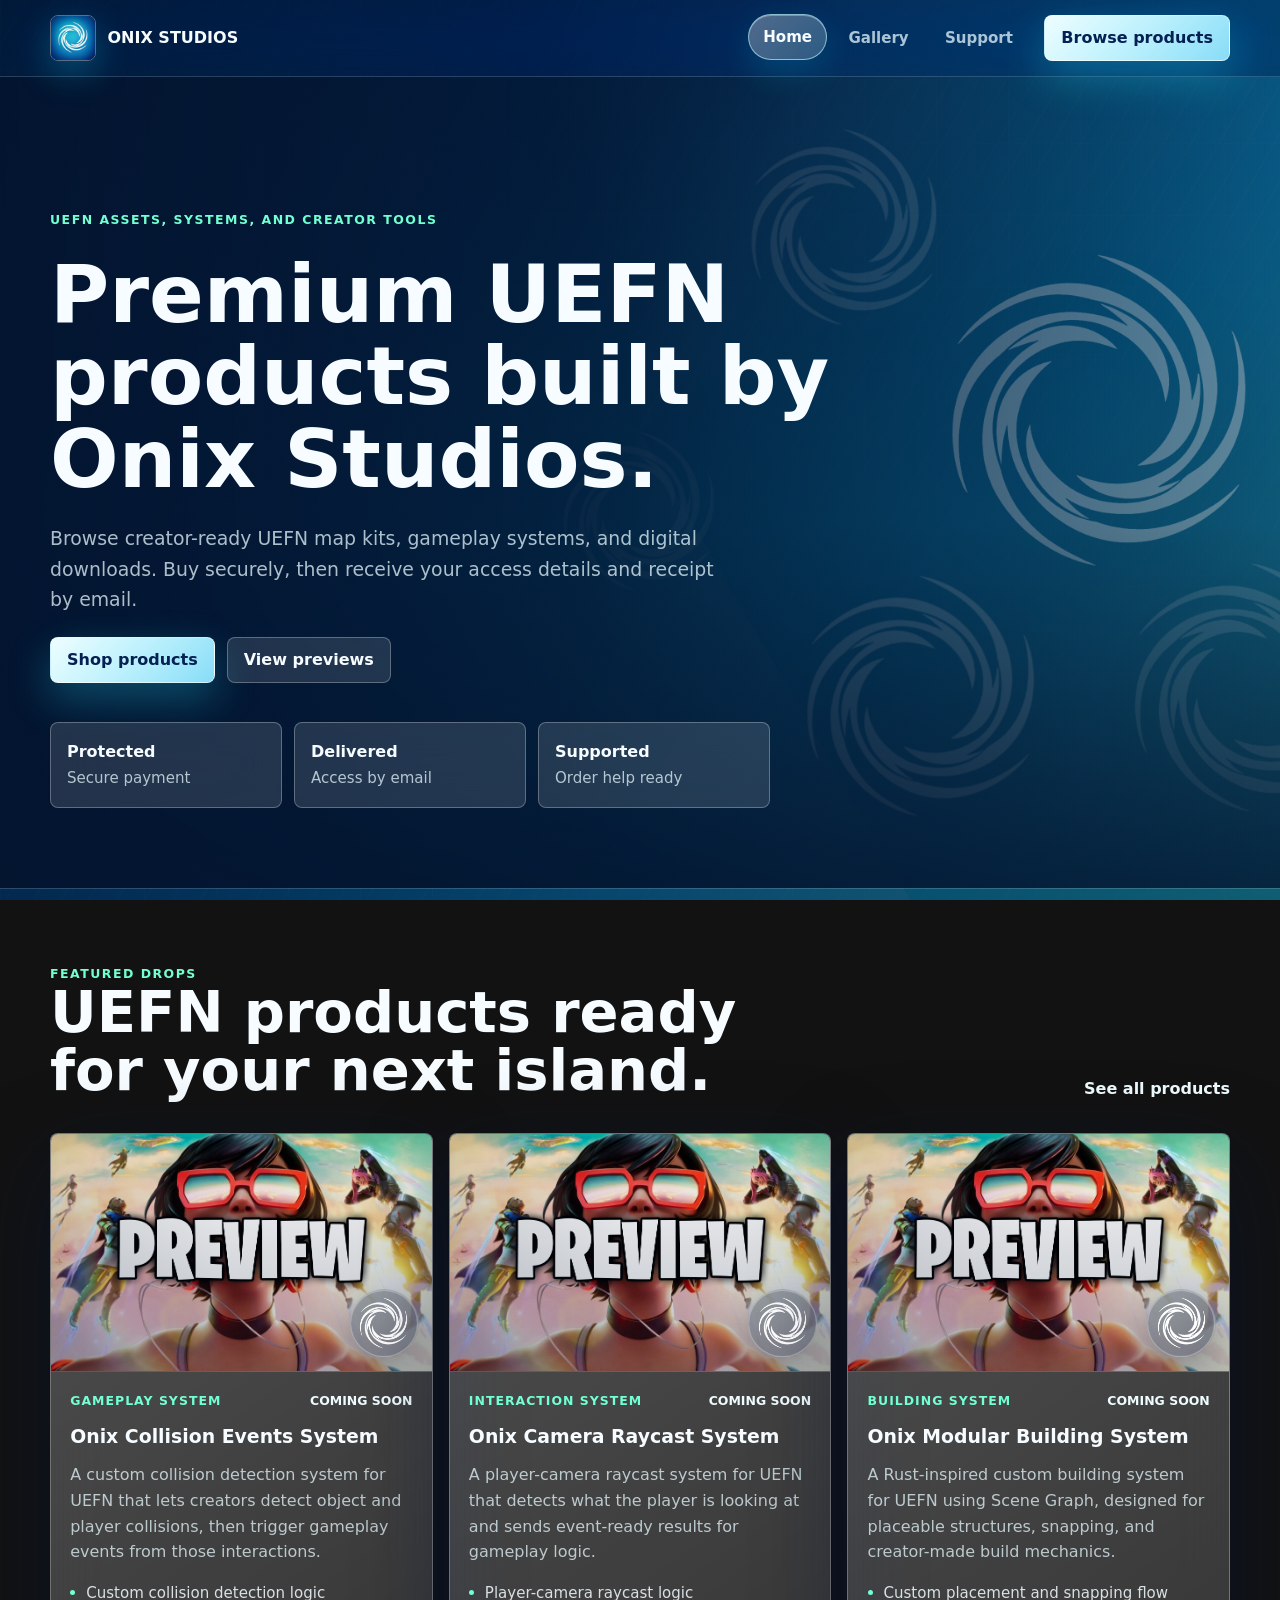
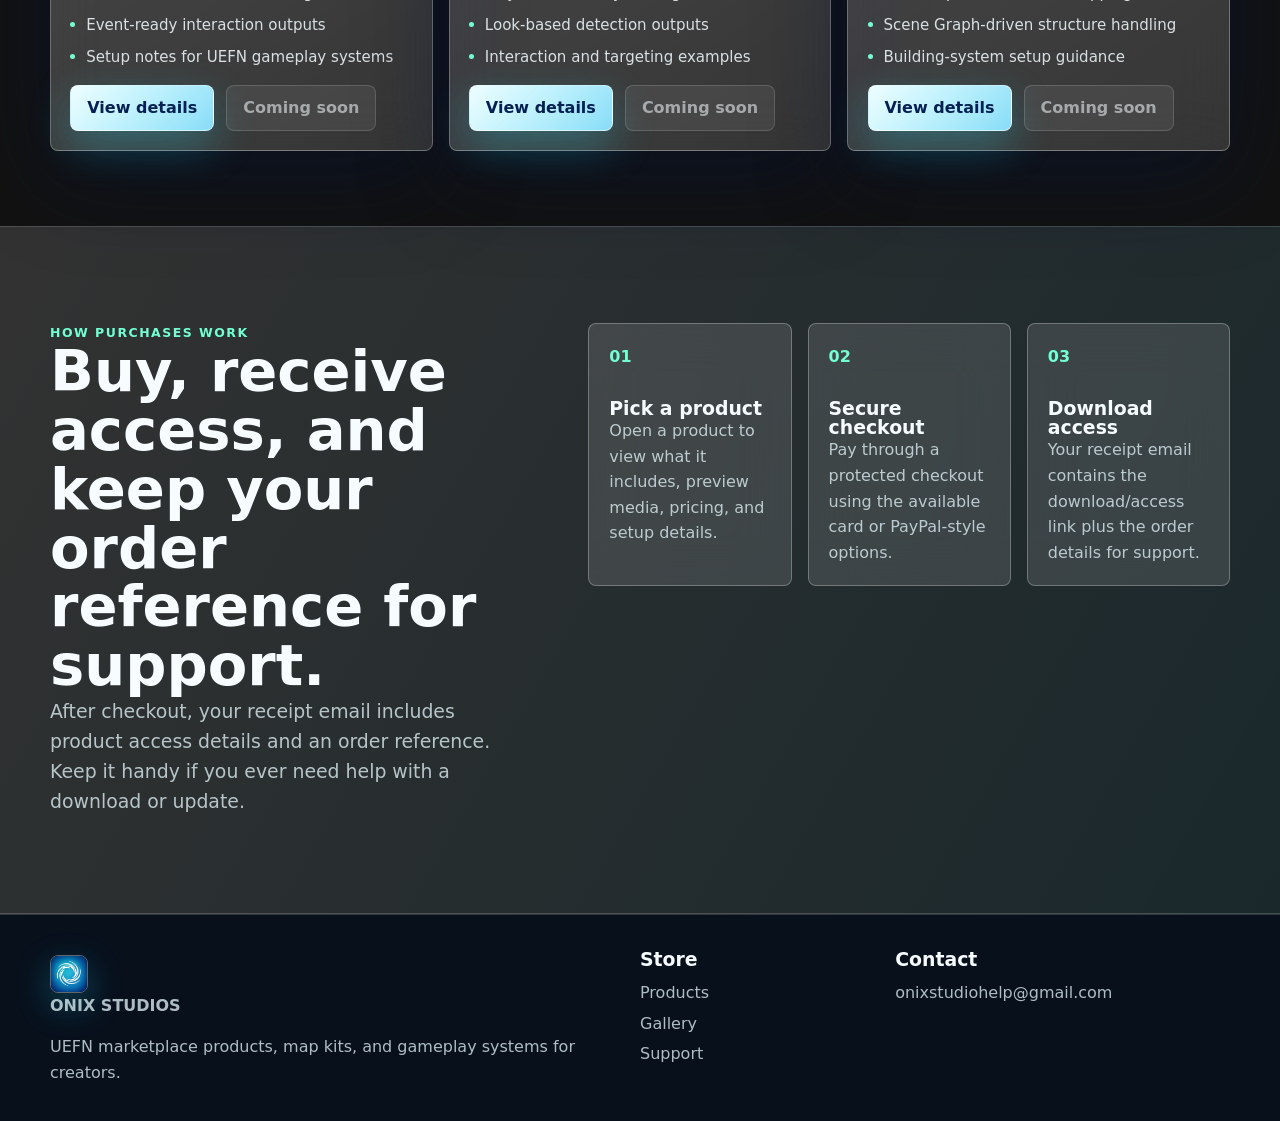
==== index.html @ c3850e18 "Open main product preview media" ====
<!doctype html>
<html lang="en">
<head>
  <meta charset="utf-8">
  <meta name="viewport" content="width=device-width, initial-scale=1">
  <title>Onix Studios | UEFN Marketplace Assets and Systems</title>
  <meta name="description" content="Onix Studios creates premium UEFN marketplace products, gameplay systems, map kits, and creator-ready digital downloads.">
  <meta property="og:title" content="Onix Studios UEFN Marketplace">
  <meta property="og:description" content="Premium UEFN assets, systems, and map kits from Onix Studios.">
  <meta property="og:type" content="website">
  <meta property="og:image" content="images/logo.png">
  <link rel="icon" href="images/logo.png">
  <link rel="stylesheet" href="css/style.css?v=media-viewer-2">
</head>
<body>
  <a class="skip-link" href="#main">Skip to content</a>

  <header class="site-header">
    <nav class="site-nav" aria-label="Primary navigation">
      <a class="brand" href="index.html" aria-label="Onix Studios home">
        <img src="images/logo.png" alt="Onix Studios logo" width="1080" height="1080">
        <span>Onix Studios</span>
      </a>
      <button class="nav-toggle" type="button" data-nav-toggle aria-label="Open menu" aria-expanded="false">
        <span></span>
      </button>
      <div class="nav-menu" data-nav-menu>
        <a href="index.html" aria-current="page">Home</a>
        <a href="gallery.html">Gallery</a>
        <a href="contact.html">Support</a>
      </div>
      <a class="button button--primary nav-cta" href="services.html">Browse products</a>
    </nav>
  </header>

  <main id="main">
    <section class="hero">
      <div class="hero__media" aria-hidden="true">
        <span class="hero-logo hero-logo--one"></span>
        <span class="hero-logo hero-logo--two"></span>
        <span class="hero-logo hero-logo--three"></span>
        <span class="hero-logo hero-logo--four"></span>
        <span class="hero-logo hero-logo--five"></span>
      </div>
      <div class="hero__inner">
        <p class="eyebrow">UEFN assets, systems, and creator tools</p>
        <h1>Premium UEFN products built by Onix Studios.</h1>
        <p class="hero__lead">Browse creator-ready UEFN map kits, gameplay systems, and digital downloads. Buy securely, then receive your access details and receipt by email.</p>
        <div class="hero__actions">
          <a class="button button--gold" href="services.html">Shop products</a>
          <a class="button button--secondary" href="gallery.html">View previews</a>
        </div>
        <dl class="hero-stats" aria-label="Store highlights">
          <div>
            <dt>Protected</dt>
            <dd>Secure payment</dd>
          </div>
          <div>
            <dt>Delivered</dt>
            <dd>Access by email</dd>
          </div>
          <div>
            <dt>Supported</dt>
            <dd>Order help ready</dd>
          </div>
        </dl>
      </div>
    </section>

    <section class="section section--tight">
      <div class="section__inner">
        <div class="section__header" data-animate>
          <div>
            <p class="eyebrow">Featured drops</p>
            <h2>UEFN products ready for your next island.</h2>
          </div>
          <a class="text-link" href="services.html">See all products</a>
        </div>
        <div class="product-grid" data-product-grid data-featured="true" data-limit="3"></div>
      </div>
    </section>

    <section class="section section--split">
      <div class="section__inner split">
        <div data-animate>
          <p class="eyebrow">How purchases work</p>
          <h2>Buy, receive access, and keep your order reference for support.</h2>
          <p class="section__lead">After checkout, your receipt email includes product access details and an order reference. Keep it handy if you ever need help with a download or update.</p>
        </div>
        <div class="process-list" data-animate>
          <article>
            <span>01</span>
            <h3>Pick a product</h3>
            <p>Open a product to view what it includes, preview media, pricing, and setup details.</p>
          </article>
          <article>
            <span>02</span>
            <h3>Secure checkout</h3>
            <p>Pay through a protected checkout using the available card or PayPal-style options.</p>
          </article>
          <article>
            <span>03</span>
            <h3>Download access</h3>
            <p>Your receipt email contains the download/access link plus the order details for support.</p>
          </article>
        </div>
      </div>
    </section>

  </main>

  <footer class="site-footer">
    <div class="site-footer__inner">
      <div>
        <a class="brand brand--footer" href="index.html">
          <img src="images/logo.png" alt="" width="1080" height="1080">
          <span>Onix Studios</span>
        </a>
        <p>UEFN marketplace products, map kits, and gameplay systems for creators.</p>
      </div>
      <div>
        <h3>Store</h3>
        <a href="services.html">Products</a>
        <a href="gallery.html">Gallery</a>
        <a href="contact.html">Support</a>
      </div>
      <div>
        <h3>Contact</h3>
        <a href="mailto:onixstudiohelp@gmail.com" data-email-link data-email-text>onixstudiohelp@gmail.com</a>
      </div>
    </div>
  </footer>

  <script src="data/products.js?v=preview-1"></script>
  <script src="data/gallery.js?v=preview-1"></script>
  <script src="js/script.js?v=media-viewer-2"></script>
</body>
</html>
---- css/style.css ----
:root {
  color-scheme: dark;
  --bg: #03142f;
  --bg-2: #073a83;
  --blue: #0277de;
  --cyan: #25e4ff;
  --aqua: #18c8d7;
  --mint: #72ffd2;
  --violet: #9187ff;
  --ice: #effcff;
  --text: #f6fcff;
  --muted: rgba(232, 249, 255, 0.74);
  --soft: rgba(255, 255, 255, 0.1);
  --glass: rgba(255, 255, 255, 0.14);
  --glass-strong: rgba(255, 255, 255, 0.2);
  --line: rgba(255, 255, 255, 0.28);
  --line-soft: rgba(255, 255, 255, 0.16);
  --shadow: 0 28px 90px rgba(0, 20, 54, 0.42);
  --radius: 8px;
  --max: 1180px;
  --font: Inter, ui-sans-serif, system-ui, -apple-system, BlinkMacSystemFont, "Segoe UI", sans-serif;
}

@property --edge-angle {
  syntax: "<angle>";
  inherits: false;
  initial-value: 0deg;
}

* {
  box-sizing: border-box;
}

html {
  scroll-behavior: smooth;
}

body {
  margin: 0;
  min-width: 320px;
  overflow-x: hidden;
  background:
    linear-gradient(135deg, #03142f 0%, #05356f 34%, #0392cf 68%, #23d5df 100%) fixed;
  color: var(--text);
  font-family: var(--font);
  line-height: 1.6;
}

body::before {
  position: fixed;
  inset: 0;
  z-index: -2;
  pointer-events: none;
  background:
    conic-gradient(from 150deg at 50% 48%, rgba(255, 255, 255, 0.17), transparent 20%, rgba(37, 228, 255, 0.18), transparent 54%, rgba(255, 255, 255, 0.13), transparent 78%),
    linear-gradient(90deg, rgba(255, 255, 255, 0.06) 1px, transparent 1px),
    linear-gradient(0deg, rgba(255, 255, 255, 0.045) 1px, transparent 1px);
  background-size: auto, 72px 72px, 72px 72px;
  opacity: 0.54;
  content: "";
}

body::after {
  position: fixed;
  inset: 0;
  z-index: -1;
  pointer-events: none;
  background:
    linear-gradient(180deg, rgba(3, 20, 47, 0.22), rgba(3, 20, 47, 0.62)),
    repeating-linear-gradient(120deg, transparent 0 22px, rgba(255, 255, 255, 0.03) 23px 24px);
  content: "";
}

body.nav-open,
body.product-modal-open {
  overflow: hidden;
}

img {
  display: block;
  max-width: 100%;
}

a {
  color: inherit;
  text-decoration: none;
}

p,
h1,
h2,
h3,
h4,
dl {
  margin: 0;
}

button,
input,
select,
textarea {
  font: inherit;
}

code {
  border: 1px solid var(--line-soft);
  border-radius: 6px;
  background: rgba(255, 255, 255, 0.13);
  padding: 0.08rem 0.28rem;
  color: var(--ice);
}

.skip-link {
  position: absolute;
  left: 1rem;
  top: 1rem;
  z-index: 20;
  transform: translateY(-140%);
  border-radius: 6px;
  background: var(--ice);
  color: #042052;
  padding: 0.75rem 1rem;
  font-weight: 800;
  transition: transform 180ms ease;
}

.skip-link:focus {
  transform: translateY(0);
}

.glass-card {
  border: 1px solid var(--line);
  background:
    linear-gradient(145deg, rgba(255, 255, 255, 0.2), rgba(255, 255, 255, 0.08)),
    rgba(255, 255, 255, 0.08);
  box-shadow: var(--shadow), inset 0 1px 0 rgba(255, 255, 255, 0.3);
  backdrop-filter: blur(28px) saturate(1.38);
}

.site-header {
  position: sticky;
  top: 0;
  z-index: 10;
  border-bottom: 1px solid var(--line-soft);
  background: rgba(2, 22, 54, 0.48);
  backdrop-filter: blur(30px) saturate(1.45);
}

.site-nav {
  display: flex;
  align-items: center;
  gap: 1rem;
  width: min(100% - 2rem, var(--max));
  min-height: 76px;
  margin: 0 auto;
}

.brand {
  display: inline-flex;
  align-items: center;
  gap: 0.72rem;
  min-width: 0;
  font-weight: 900;
  letter-spacing: 0;
  text-transform: uppercase;
}

.brand img {
  width: 46px;
  height: 46px;
  border: 1px solid rgba(255, 255, 255, 0.36);
  border-radius: var(--radius);
  object-fit: cover;
  box-shadow: 0 12px 34px rgba(22, 212, 255, 0.28);
}

.brand span {
  overflow-wrap: anywhere;
}

.brand--footer {
  margin-bottom: 1rem;
}

.brand--footer img {
  width: 38px;
  height: 38px;
}

.nav-menu {
  display: flex;
  align-items: center;
  justify-content: center;
  gap: 0.35rem;
  margin-left: auto;
}

.nav-menu a {
  border: 1px solid transparent;
  border-radius: 999px;
  padding: 0.65rem 0.9rem;
  color: var(--muted);
  font-size: 0.94rem;
  font-weight: 750;
  transition: color 180ms ease, border-color 180ms ease, background 180ms ease, box-shadow 180ms ease, transform 180ms ease;
}

.nav-menu a[aria-current="page"] {
  color: var(--text);
}

.nav-menu a:hover,
.nav-menu a[aria-current="page"],
.nav-cta[aria-current="page"] {
  border-color: rgba(190, 247, 255, 0.62);
  background:
    linear-gradient(135deg, rgba(255, 255, 255, 0.22), rgba(135, 237, 255, 0.12)),
    rgba(255, 255, 255, 0.12);
  box-shadow: inset 0 1px 0 rgba(255, 255, 255, 0.3), 0 12px 32px rgba(0, 209, 255, 0.16);
  transform: translateY(-1px);
}

.nav-cta[aria-current="page"] {
  border-radius: 999px;
  color: #042052;
}

.nav-toggle {
  display: none;
  margin-left: auto;
  width: 44px;
  height: 44px;
  border: 1px solid var(--line-soft);
  border-radius: var(--radius);
  background: rgba(255, 255, 255, 0.12);
  color: var(--text);
  cursor: pointer;
}

.nav-toggle span,
.nav-toggle::before,
.nav-toggle::after {
  display: block;
  width: 18px;
  height: 2px;
  margin: 0 auto;
  background: currentColor;
  content: "";
}

.nav-toggle span {
  margin-block: 4px;
}

.button {
  display: inline-flex;
  align-items: center;
  justify-content: center;
  min-height: 46px;
  border: 1px solid var(--line);
  border-radius: var(--radius);
  padding: 0.76rem 1rem;
  color: var(--text);
  font-weight: 850;
  line-height: 1.1;
  text-align: center;
  cursor: pointer;
  transition: transform 180ms ease, border-color 180ms ease, background 180ms ease, color 180ms ease, box-shadow 180ms ease;
}

.button:hover {
  transform: translateY(-2px);
}

.button:disabled {
  cursor: not-allowed;
  opacity: 0.58;
  transform: none;
}

.button--primary,
.button--gold {
  border-color: rgba(255, 255, 255, 0.5);
  background:
    linear-gradient(135deg, rgba(255, 255, 255, 0.92), rgba(173, 248, 255, 0.78)),
    linear-gradient(135deg, var(--cyan), var(--blue));
  color: #052052;
  box-shadow: 0 16px 42px rgba(37, 228, 255, 0.28);
}

.button--secondary {
  background: rgba(255, 255, 255, 0.12);
  color: var(--text);
}

.button--secondary:hover {
  border-color: rgba(255, 255, 255, 0.48);
  background: rgba(255, 255, 255, 0.18);
}

.text-link {
  color: var(--ice);
  font-weight: 850;
}

.text-link:hover {
  color: var(--mint);
}

.hero {
  position: relative;
  display: grid;
  align-items: end;
  min-height: 730px;
  overflow: hidden;
  border-bottom: 1px solid var(--line-soft);
}

.hero__media {
  position: absolute;
  inset: 0;
  contain: paint;
  overflow: clip;
}

.hero__media::before {
  position: absolute;
  inset: 0;
  z-index: 0;
  background:
    linear-gradient(115deg, rgba(4, 31, 75, 0.45), rgba(10, 172, 199, 0.16) 54%, rgba(255, 255, 255, 0.05)),
    linear-gradient(180deg, transparent 0%, rgba(6, 129, 164, 0.12) 100%);
  content: "";
}

.hero__media::after {
  position: absolute;
  inset: 0;
  z-index: 2;
  background:
    linear-gradient(90deg, rgba(3, 20, 47, 0.95) 0%, rgba(3, 20, 47, 0.76) 45%, rgba(3, 20, 47, 0.28) 100%),
    linear-gradient(0deg, rgba(3, 20, 47, 0.72), transparent 45%);
  content: "";
}

.hero-logo {
  position: absolute;
  left: var(--x);
  top: var(--y);
  z-index: 1;
  display: block;
  width: var(--size);
  aspect-ratio: 1;
  opacity: var(--alpha);
  filter: drop-shadow(0 28px 44px rgba(0, 0, 0, 0.22));
  transform: translate(-50%, -50%);
  animation: heroLogoPan var(--pan-speed) ease-in-out infinite;
  animation-delay: var(--pan-delay);
  will-change: transform;
}

.hero-logo::before {
  display: block;
  width: 100%;
  height: 100%;
  background: url("../images/onix-logo-alpha.png") center / contain no-repeat;
  content: "";
  transform-origin: 50% 50%;
  animation: heroLogoSpin var(--spin-speed) linear infinite;
  animation-delay: var(--spin-delay);
  will-change: transform;
}

.hero-logo--one {
  --x: 86%;
  --y: 42%;
  --size: clamp(360px, 35vw, 720px);
  --alpha: 0.48;
  --pan-speed: 8.4s;
  --spin-speed: 15s;
  --pan-delay: -1.2s;
  --spin-delay: -2s;
  --pan-x-1: -26px;
  --pan-y-1: -18px;
  --pan-x-2: 32px;
  --pan-y-2: -34px;
  --pan-x-3: 18px;
  --pan-y-3: 28px;
}

.hero-logo--two {
  --x: 66%;
  --y: 19%;
  --size: clamp(230px, 22vw, 430px);
  --alpha: 0.22;
  --pan-speed: 7.2s;
  --spin-speed: 12s;
  --pan-delay: -4.2s;
  --spin-delay: -5s;
  --pan-x-1: 22px;
  --pan-y-1: 16px;
  --pan-x-2: -30px;
  --pan-y-2: 28px;
  --pan-x-3: -12px;
  --pan-y-3: -24px;
}

.hero-logo--three {
  --x: 72%;
  --y: 77%;
  --size: clamp(270px, 27vw, 540px);
  --alpha: 0.3;
  --pan-speed: 9.2s;
  --spin-speed: 18s;
  --pan-delay: -2.7s;
  --spin-delay: -8s;
  --pan-x-1: -34px;
  --pan-y-1: 20px;
  --pan-x-2: 30px;
  --pan-y-2: 24px;
  --pan-x-3: 16px;
  --pan-y-3: -32px;
}

.hero-logo--four {
  --x: 98%;
  --y: 76%;
  --size: clamp(280px, 28vw, 560px);
  --alpha: 0.2;
  --pan-speed: 6.8s;
  --spin-speed: 14s;
  --pan-delay: -3.4s;
  --spin-delay: -1.8s;
  --pan-x-1: -40px;
  --pan-y-1: -22px;
  --pan-x-2: -4px;
  --pan-y-2: 34px;
  --pan-x-3: -54px;
  --pan-y-3: 16px;
}

.hero-logo--five {
  --x: 50%;
  --y: 54%;
  --size: clamp(180px, 18vw, 360px);
  --alpha: 0.1;
  --pan-speed: 7.8s;
  --spin-speed: 13s;
  --pan-delay: -5.1s;
  --spin-delay: -4.5s;
  --pan-x-1: 26px;
  --pan-y-1: -18px;
  --pan-x-2: -18px;
  --pan-y-2: -30px;
  --pan-x-3: -28px;
  --pan-y-3: 18px;
}

.hero__inner,
.page-hero__inner {
  position: relative;
  width: min(100% - 2rem, var(--max));
  margin: 0 auto;
}

.hero__inner {
  display: grid;
  gap: 1.45rem;
  z-index: 3;
  padding: 8.3rem 0 5rem;
}

.eyebrow {
  color: var(--mint);
  font-size: 0.78rem;
  font-weight: 900;
  letter-spacing: 0.12em;
  text-transform: uppercase;
}

h1,
h2,
h3,
h4 {
  line-height: 1.02;
  letter-spacing: 0;
}

h1 {
  max-width: 790px;
  font-size: 5.05rem;
}

h2 {
  max-width: 780px;
  font-size: 3.6rem;
}

h3 {
  font-size: 1.18rem;
}

h4 {
  font-size: 1rem;
}

.hero__lead,
.page-hero__lead,
.section__lead {
  max-width: 690px;
  color: var(--muted);
  font-size: 1.18rem;
}

.hero__actions,
.cta-row,
.product-card__actions {
  display: flex;
  flex-wrap: wrap;
  gap: 0.75rem;
}

.hero-stats {
  display: grid;
  grid-template-columns: repeat(3, minmax(0, 1fr));
  gap: 0.75rem;
  width: min(100%, 720px);
  margin-top: 1rem;
}

.hero-stats div {
  border: 1px solid var(--line);
  border-radius: var(--radius);
  background: rgba(255, 255, 255, 0.13);
  padding: 1rem;
  backdrop-filter: blur(22px);
}

.hero-stats dt {
  color: var(--text);
  font-weight: 900;
}

.hero-stats dd {
  margin: 0.1rem 0 0;
  color: var(--muted);
  font-size: 0.94rem;
}

.page-hero {
  position: relative;
  overflow: hidden;
  border-bottom: 1px solid var(--line-soft);
}

.page-hero::before {
  position: absolute;
  inset: 0;
  background:
    linear-gradient(120deg, rgba(3, 20, 47, 0.88), rgba(0, 166, 214, 0.24)),
    conic-gradient(from 40deg at 82% 35%, rgba(255, 255, 255, 0.18), transparent 28%, rgba(114, 255, 210, 0.18), transparent 62%, rgba(37, 228, 255, 0.2), transparent);
  content: "";
}

.page-hero__inner {
  display: grid;
  gap: 1.2rem;
  padding: 8.4rem 0 5.2rem;
}

.section {
  padding: 6rem 0;
}

.section--tight {
  padding-top: 4.7rem;
  padding-bottom: 4.7rem;
}

.product-catalogue-start {
  padding-top: 3rem;
}

.section--soft {
  border-block: 1px solid var(--line-soft);
  background: rgba(255, 255, 255, 0.06);
  backdrop-filter: blur(18px);
}

.section--split {
  border-top: 1px solid var(--line-soft);
  border-bottom: 1px solid var(--line-soft);
  background:
    linear-gradient(120deg, rgba(255, 255, 255, 0.1), rgba(22, 205, 255, 0.08)),
    rgba(255, 255, 255, 0.04);
}

.section__inner {
  width: min(100% - 2rem, var(--max));
  margin: 0 auto;
}

.section__header {
  display: flex;
  align-items: end;
  justify-content: space-between;
  gap: 1.5rem;
  margin-bottom: 2rem;
}

.split {
  display: grid;
  grid-template-columns: minmax(0, 0.85fr) minmax(0, 1.15fr);
  gap: 4rem;
  align-items: start;
}

.product-grid {
  display: grid;
  grid-template-columns: repeat(3, minmax(0, 1fr));
  gap: 1rem;
}

.product-grid--catalogue {
  grid-template-columns: repeat(2, minmax(0, 1fr));
}

.product-card {
  position: relative;
  display: flex;
  flex-direction: column;
  min-width: 0;
  overflow: visible;
  border-radius: var(--radius);
  cursor: pointer;
  transition: transform 220ms ease, border-color 220ms ease, box-shadow 220ms ease;
}

.product-card::before,
.gallery-card::before {
  position: absolute;
  inset: -2px;
  z-index: 12;
  content: "";
  border-radius: calc(var(--radius) + 2px);
  background:
    conic-gradient(from var(--edge-angle),
      transparent 0deg 280deg,
      rgba(36, 223, 255, 0.04) 292deg,
      rgba(46, 229, 255, 0.16) 308deg,
      rgba(76, 236, 255, 0.38) 322deg,
      rgba(205, 253, 255, 0.74) 332deg,
      rgba(255, 255, 255, 0.92) 336deg,
      rgba(67, 232, 255, 0.46) 341deg,
      transparent 350deg 360deg);
  filter: drop-shadow(0 0 9px rgba(69, 231, 255, 0.42));
  opacity: 0;
  padding: 4px;
  pointer-events: none;
  -webkit-mask:
    linear-gradient(#000 0 0) content-box,
    linear-gradient(#000 0 0);
  -webkit-mask-composite: xor;
  mask:
    linear-gradient(#000 0 0) content-box,
    linear-gradient(#000 0 0);
  mask-composite: exclude;
  transition: opacity 360ms ease;
}

.product-card::after,
.gallery-card::after {
  position: absolute;
  inset: -2px;
  z-index: 13;
  content: "";
  border-radius: calc(var(--radius) + 2px);
  background:
    conic-gradient(from var(--edge-angle),
      transparent 0deg 329deg,
      rgba(91, 237, 255, 0.32) 331deg,
      rgba(180, 250, 255, 0.86) 333deg,
      #ffffff 334deg,
      rgba(158, 247, 255, 0.8) 335deg,
      rgba(69, 232, 255, 0.18) 337deg,
      transparent 340deg 360deg);
  filter: drop-shadow(0 0 6px rgba(165, 248, 255, 0.68));
  opacity: 0;
  padding: 4px;
  pointer-events: none;
  -webkit-mask:
    linear-gradient(#000 0 0) content-box,
    linear-gradient(#000 0 0);
  -webkit-mask-composite: xor;
  mask:
    linear-gradient(#000 0 0) content-box,
    linear-gradient(#000 0 0);
  mask-composite: exclude;
  transition: opacity 360ms ease;
}

.product-card:hover::before,
.product-card:focus-visible::before,
.gallery-card:hover::before,
.gallery-card:focus-visible::before {
  opacity: 1;
  animation: edgeRingTravel 3.1s cubic-bezier(0.45, 0, 0.2, 1) infinite;
}

.product-card:hover::after,
.product-card:focus-visible::after,
.gallery-card:hover::after,
.gallery-card:focus-visible::after {
  opacity: 1;
  animation: edgeRingTravel 3.1s cubic-bezier(0.45, 0, 0.2, 1) infinite;
}

.product-card:hover,
.product-card:focus-visible {
  z-index: 3;
  animation: cardHoverGlow 2.7s ease-in-out infinite;
  border-color: rgba(255, 255, 255, 0.58);
  box-shadow: 0 32px 110px rgba(0, 203, 255, 0.28), inset 0 1px 0 rgba(255, 255, 255, 0.34);
  outline: none;
  transform: translateY(-4px);
}

.product-card__body {
  display: flex;
  flex: 1;
  flex-direction: column;
  gap: 1rem;
  padding: 1.2rem;
}

.product-card > .product-visual,
.gallery-card > .product-visual {
  border-radius: calc(var(--radius) - 1px) calc(var(--radius) - 1px) 0 0;
}

.product-card__topline {
  display: flex;
  align-items: center;
  justify-content: space-between;
  gap: 0.8rem;
  color: var(--mint);
  font-size: 0.78rem;
  font-weight: 900;
  letter-spacing: 0.08em;
  text-transform: uppercase;
}

.product-card__topline strong {
  color: var(--ice);
  letter-spacing: 0;
  white-space: nowrap;
}

.product-card p {
  color: var(--muted);
}

.product-card ul {
  display: grid;
  gap: 0.5rem;
  margin: 0;
  padding: 0;
  color: rgba(242, 252, 255, 0.86);
  font-size: 0.94rem;
  list-style: none;
}

.product-card li {
  position: relative;
  padding-left: 1rem;
}

.product-card li::before {
  position: absolute;
  left: 0;
  top: 0.58em;
  width: 5px;
  height: 5px;
  border-radius: 50%;
  background: var(--mint);
  content: "";
}

.product-card__actions {
  margin-top: auto;
}

.product-visual {
  --accent: var(--cyan);
  --accent-2: var(--mint);
  position: relative;
  display: block;
  width: 100%;
  min-height: 220px;
  border: 0;
  color: inherit;
  font: inherit;
  text-align: left;
  appearance: none;
  overflow: hidden;
  border-bottom: 1px solid var(--line-soft);
  background:
    linear-gradient(145deg, rgba(255, 255, 255, 0.16), rgba(255, 255, 255, 0.03)),
    linear-gradient(135deg, rgba(3, 20, 47, 0.96), rgba(0, 146, 207, 0.64));
  isolation: isolate;
}

.product-visual--card {
  aspect-ratio: 16 / 10;
}

.product-visual--detail {
  min-height: 0;
  height: clamp(240px, 36vh, 340px);
  border: 1px solid var(--line);
  border-radius: var(--radius);
}

.product-visual--clickable {
  cursor: pointer;
  transition: border-color 180ms ease, box-shadow 180ms ease, transform 180ms ease;
}

.product-visual--clickable:hover,
.product-visual--clickable:focus-visible {
  border-color: rgba(190, 247, 255, 0.66);
  box-shadow: 0 22px 64px rgba(0, 209, 255, 0.2), inset 0 1px 0 rgba(255, 255, 255, 0.32);
  outline: none;
  transform: translateY(-2px);
}

.product-visual--video,
.product-visual--image {
  aspect-ratio: 16 / 10;
  width: 100%;
}

.product-visual--economy {
  --accent: var(--mint);
  --accent-2: #9aff8a;
}

.product-visual--quest {
  --accent: var(--violet);
  --accent-2: var(--cyan);
}

.product-visual--lobby {
  --accent: #8be8ff;
  --accent-2: #c7f7ff;
}

.product-visual__preview-image {
  position: absolute;
  inset: 0;
  z-index: 1;
  width: 100%;
  height: 100%;
  object-fit: cover;
  object-position: center;
  filter: saturate(1.08) contrast(1.04);
}

.product-visual::after {
  position: absolute;
  inset: 0;
  z-index: 2;
  background:
    linear-gradient(180deg, rgba(2, 18, 43, 0.02), rgba(2, 18, 43, 0.28)),
    linear-gradient(90deg, rgba(2, 18, 43, 0.1), transparent 45%);
  content: "";
  pointer-events: none;
}

.product-visual__brand-spin {
  position: absolute;
  right: 0.85rem;
  bottom: 0.85rem;
  z-index: 5;
  width: clamp(46px, 18%, 82px);
  aspect-ratio: 1;
  border: 1px solid rgba(255, 255, 255, 0.28);
  border-radius: 50%;
  background:
    linear-gradient(135deg, rgba(255, 255, 255, 0.24), rgba(255, 255, 255, 0.08)),
    rgba(2, 18, 43, 0.42);
  box-shadow: 0 14px 34px rgba(0, 0, 0, 0.28), inset 0 1px 0 rgba(255, 255, 255, 0.3);
  backdrop-filter: blur(18px);
  overflow: hidden;
}

.product-visual__brand-spin::before {
  position: absolute;
  inset: 8%;
  background: url("../images/onix-logo-mark.png") center / contain no-repeat;
  content: "";
  transform-origin: 50% 50%;
  animation: productLogoSpin 9s linear infinite;
}

.product-visual__chrome {
  position: absolute;
  left: 1rem;
  right: 1rem;
  top: 1rem;
  display: flex;
  gap: 0.38rem;
  z-index: 3;
  opacity: 0;
  pointer-events: none;
}

.product-visual__chrome span {
  width: 8px;
  height: 8px;
  border-radius: 50%;
  background: rgba(255, 255, 255, 0.72);
}

.product-visual__grid,
.media-card__grid {
  position: absolute;
  inset: 0;
  background:
    linear-gradient(90deg, rgba(255, 255, 255, 0.12) 1px, transparent 1px),
    linear-gradient(0deg, rgba(255, 255, 255, 0.1) 1px, transparent 1px);
  background-size: 32px 32px;
  mask-image: linear-gradient(180deg, transparent, #000 22%, #000 74%, transparent);
  opacity: 0.42;
}

.product-visual__grid {
  display: none;
}

.product-visual__vortex {
  position: absolute;
  right: 10%;
  top: 18%;
  width: 42%;
  aspect-ratio: 1;
  border: 2px solid rgba(255, 255, 255, 0.46);
  border-radius: 50%;
  background:
    conic-gradient(from 20deg, transparent 0 9%, var(--accent) 10% 16%, transparent 17% 32%, rgba(255, 255, 255, 0.92) 33% 39%, transparent 40% 62%, var(--accent-2) 63% 70%, transparent 71% 100%);
  box-shadow: 0 0 44px rgba(37, 228, 255, 0.34);
  animation: vortexTurn 12s linear infinite;
  display: none;
}

.product-visual__panel {
  position: absolute;
  z-index: 2;
  border: 1px solid rgba(255, 255, 255, 0.28);
  border-radius: var(--radius);
  background: rgba(255, 255, 255, 0.13);
  box-shadow: inset 0 1px 0 rgba(255, 255, 255, 0.22);
  backdrop-filter: blur(16px);
  display: none;
}

.product-visual__panel--one {
  left: 9%;
  bottom: 16%;
  width: 38%;
  height: 34%;
  animation: panelFloat 5.8s ease-in-out infinite;
}

.product-visual__panel--two {
  right: 13%;
  bottom: 18%;
  width: 24%;
  height: 18%;
  animation: panelFloat 6.4s ease-in-out infinite reverse;
}

.product-visual__meter {
  position: absolute;
  left: 12%;
  top: 34%;
  z-index: 2;
  width: 44%;
  height: 8px;
  border-radius: 999px;
  background:
    linear-gradient(90deg, var(--accent), var(--accent-2) 58%, rgba(255, 255, 255, 0.26) 58%),
    rgba(255, 255, 255, 0.12);
  box-shadow: 0 0 24px color-mix(in srgb, var(--accent) 44%, transparent);
  display: none;
}

.product-visual__status {
  position: absolute;
  left: 1rem;
  bottom: 1rem;
  z-index: 4;
  border: 1px solid rgba(255, 255, 255, 0.32);
  border-radius: var(--radius);
  background: rgba(255, 255, 255, 0.16);
  padding: 0.42rem 0.62rem;
  color: var(--ice);
  font-size: 0.76rem;
  font-weight: 900;
  letter-spacing: 0.08em;
  text-transform: uppercase;
  backdrop-filter: blur(18px);
  display: none;
}

.process-list,
.feature-grid,
.support-list {
  display: grid;
  gap: 1rem;
}

.process-list {
  grid-template-columns: repeat(3, minmax(0, 1fr));
}

.process-list article,
.feature-grid article,
.support-list article,
.support-panel,
.cta-band {
  border-radius: var(--radius);
}

.process-list article,
.feature-grid article,
.support-list article {
  border: 1px solid var(--line);
  background: rgba(255, 255, 255, 0.12);
  padding: 1.25rem;
  backdrop-filter: blur(24px);
}

.process-list span {
  display: block;
  margin-bottom: 1.8rem;
  color: var(--mint);
  font-weight: 900;
}

.process-list p,
.feature-grid p,
.support-list p,
.support-panel p,
.cta-band p {
  color: var(--muted);
}

.feature-grid {
  grid-template-columns: repeat(2, minmax(0, 1fr));
}

.gallery-grid {
  display: grid;
  gap: 1rem;
}

.gallery-grid--home {
  grid-template-columns: repeat(4, minmax(0, 1fr));
}

.gallery-grid--large {
  grid-template-columns: repeat(2, minmax(0, 1fr));
}

.gallery-card {
  position: relative;
  min-width: 0;
  overflow: visible;
  border-radius: var(--radius);
  padding: 0;
  color: var(--text);
  text-align: left;
  cursor: pointer;
  transition: transform 220ms ease, box-shadow 220ms ease, border-color 220ms ease;
}

.gallery-card:hover,
.gallery-card:focus-visible {
  z-index: 3;
  animation: cardHoverGlow 2.7s ease-in-out infinite;
  border-color: rgba(255, 255, 255, 0.58);
  box-shadow: 0 30px 100px rgba(0, 203, 255, 0.24);
  outline: none;
  transform: translateY(-4px);
}

.gallery-card__meta {
  display: grid;
  gap: 0.22rem;
  padding: 1rem;
}

.gallery-card__meta span {
  color: var(--mint);
  font-size: 0.76rem;
  font-weight: 900;
  letter-spacing: 0.08em;
  text-transform: uppercase;
}

.gallery-card__meta strong {
  line-height: 1.1;
}

.gallery-card__meta em {
  color: var(--muted);
  font-size: 0.9rem;
  font-style: normal;
}

.cta-band {
  display: grid;
  gap: 1rem;
  border: 1px solid var(--line);
  background:
    linear-gradient(135deg, rgba(255, 255, 255, 0.18), rgba(255, 255, 255, 0.08)),
    rgba(255, 255, 255, 0.1);
  padding: 2.4rem;
  box-shadow: var(--shadow), inset 0 1px 0 rgba(255, 255, 255, 0.28);
  backdrop-filter: blur(28px);
}

.contact-layout {
  display: grid;
  grid-template-columns: minmax(0, 1.1fr) minmax(300px, 0.7fr);
  gap: 1.2rem;
  align-items: start;
}

.contact-form {
  display: grid;
  gap: 1rem;
  margin-top: 1.5rem;
}

.form-grid {
  display: grid;
  grid-template-columns: repeat(2, minmax(0, 1fr));
  gap: 1rem;
}

.field {
  display: grid;
  gap: 0.45rem;
}

label {
  color: rgba(247, 253, 255, 0.88);
  font-weight: 800;
}

input,
select,
textarea {
  width: 100%;
  border: 1px solid var(--line);
  border-radius: var(--radius);
  background: rgba(255, 255, 255, 0.13);
  color: var(--text);
  padding: 0.85rem 0.9rem;
  outline: none;
  backdrop-filter: blur(18px);
}

select {
  color: var(--text);
}

option {
  background: #062453;
  color: var(--text);
}

textarea {
  min-height: 160px;
  resize: vertical;
}

input:focus,
select:focus,
textarea:focus {
  border-color: rgba(255, 255, 255, 0.72);
  box-shadow: 0 0 0 3px rgba(37, 228, 255, 0.22);
}

.form-note {
  color: var(--muted);
  font-size: 0.92rem;
}

.support-panel {
  display: grid;
  gap: 1rem;
  border: 1px solid var(--line);
  background: rgba(255, 255, 255, 0.12);
  padding: 1.2rem;
  backdrop-filter: blur(26px);
}

.site-footer {
  border-top: 1px solid var(--line-soft);
  background: rgba(2, 16, 39, 0.56);
  backdrop-filter: blur(24px);
}

.site-footer__inner {
  display: grid;
  grid-template-columns: 1.5fr 0.6fr 0.9fr;
  gap: 2rem;
  width: min(100% - 2rem, var(--max));
  margin: 0 auto;
  padding: 2.2rem 0;
}

.site-footer p,
.site-footer a {
  color: var(--muted);
}

.site-footer h3 {
  margin-bottom: 0.7rem;
}

.site-footer a {
  display: table;
  margin-top: 0.3rem;
}

.site-footer a:hover {
  color: var(--text);
}

.media-card {
  display: grid;
  grid-template-columns: 92px 1fr;
  gap: 0.65rem;
  align-items: center;
  width: 100%;
  border: 1px solid var(--line);
  border-radius: var(--radius);
  padding: 0.58rem;
  color: var(--text);
  font: inherit;
  text-align: left;
  appearance: none;
  cursor: pointer;
  transition: border-color 180ms ease, box-shadow 180ms ease, transform 180ms ease;
}

.media-card:hover,
.media-card:focus-visible {
  border-color: rgba(190, 247, 255, 0.58);
  box-shadow: 0 18px 52px rgba(0, 209, 255, 0.17), inset 0 1px 0 rgba(255, 255, 255, 0.28);
  outline: none;
  transform: translateY(-2px);
}

.media-card__preview {
  position: relative;
  min-height: 64px;
  overflow: hidden;
  border: 1px solid var(--line-soft);
  border-radius: var(--radius);
  background:
    linear-gradient(135deg, rgba(255, 255, 255, 0.16), rgba(255, 255, 255, 0.04)),
    rgba(3, 20, 47, 0.74);
}

.media-card__scan {
  position: absolute;
  inset: 0;
  background: linear-gradient(180deg, transparent, rgba(255, 255, 255, 0.18), transparent);
  transform: translateY(-100%);
  animation: scanLine 3.4s ease-in-out infinite;
}

.play-icon {
  position: absolute;
  left: 50%;
  top: 50%;
  width: 0;
  height: 0;
  border-block: 12px solid transparent;
  border-left: 18px solid rgba(255, 255, 255, 0.9);
  transform: translate(-35%, -50%);
  filter: drop-shadow(0 0 18px rgba(37, 228, 255, 0.58));
}

.image-icon {
  position: absolute;
  left: 50%;
  top: 50%;
  width: 44px;
  height: 31px;
  border: 2px solid rgba(255, 255, 255, 0.82);
  border-radius: 5px;
  transform: translate(-50%, -50%);
}

.image-icon::after {
  position: absolute;
  left: 8px;
  right: 8px;
  bottom: 7px;
  height: 11px;
  background: linear-gradient(135deg, transparent 50%, rgba(255, 255, 255, 0.82) 51%);
  content: "";
}

.media-card span {
  color: var(--mint);
  font-size: 0.68rem;
  font-weight: 900;
  letter-spacing: 0.08em;
  text-transform: uppercase;
}

.media-card p {
  color: var(--muted);
  font-size: 0.78rem;
  line-height: 1.35;
}

.product-modal {
  position: fixed;
  inset: 0;
  z-index: 40;
  display: grid;
  place-items: center;
  padding: 0.5rem;
}

.product-modal[hidden] {
  display: none;
}

.product-modal__backdrop {
  position: absolute;
  inset: 0;
  background: rgba(0, 16, 42, 0.62);
  backdrop-filter: blur(22px);
}

.product-modal__panel {
  position: relative;
  width: min(100%, 1180px);
  max-height: calc(100dvh - 1rem);
  overflow: hidden;
  border-radius: var(--radius);
  padding: 1rem;
}

.product-modal__close {
  position: absolute;
  right: 1rem;
  top: 1rem;
  z-index: 4;
  min-height: 42px;
  border: 1px solid var(--line);
  border-radius: var(--radius);
  background: rgba(255, 255, 255, 0.16);
  color: var(--text);
  padding: 0 0.95rem;
  cursor: pointer;
  backdrop-filter: blur(18px);
}

.product-modal__layout {
  display: grid;
  gap: 0.7rem;
  max-height: calc(100dvh - 3rem);
}

.product-modal__hero {
  display: grid;
  grid-template-columns: minmax(0, 0.58fr) minmax(0, 1fr);
  gap: 0.85rem;
  align-items: stretch;
  padding-right: 4.8rem;
}

.product-modal__hero > div:last-child {
  display: grid;
  align-content: center;
  gap: 0.72rem;
  padding: 0.4rem;
}

.product-modal__hero h2 {
  max-width: 680px;
  font-size: clamp(2.05rem, 4.2vw, 3.15rem);
}

.product-modal__hero p,
.product-modal__content p {
  color: var(--muted);
}

.product-modal__hero > div:last-child > p:not(.eyebrow) {
  font-size: 0.94rem;
  line-height: 1.45;
}

.product-modal__price {
  display: flex;
  align-items: end;
  gap: 0.75rem;
}

.product-modal__price strong {
  font-size: 1.55rem;
  line-height: 1;
}

.product-modal__price span {
  color: var(--muted);
  font-size: 0.86rem;
  font-weight: 800;
}

.product-modal__content {
  display: grid;
  grid-template-columns: minmax(0, 1.15fr) minmax(0, 0.85fr);
  gap: 0.75rem;
}

.product-modal__previews,
.product-modal__facts,
.product-modal__content > div {
  display: grid;
  gap: 0.55rem;
  min-width: 0;
}

.product-modal__previews {
  grid-template-columns: 0.85fr 1.15fr;
}

.product-modal__facts {
  grid-template-columns: repeat(2, minmax(0, 1fr));
}

.modal-media-grid {
  display: grid;
  gap: 0.45rem;
}

.modal-list {
  display: grid;
  gap: 0.45rem;
  margin: 0;
  padding: 0;
  list-style: none;
}

.modal-list li {
  border: 1px solid var(--line-soft);
  border-radius: var(--radius);
  background: rgba(255, 255, 255, 0.1);
  padding: 0.5rem 0.65rem;
  color: rgba(247, 253, 255, 0.9);
  font-size: 0.82rem;
}

.media-lightbox {
  position: fixed;
  inset: 0;
  z-index: 70;
  display: grid;
  place-items: center;
  padding: 1rem;
}

.media-lightbox[hidden] {
  display: none;
}

.media-lightbox__backdrop {
  position: absolute;
  inset: 0;
  background: rgba(0, 12, 32, 0.72);
  backdrop-filter: blur(26px);
}

.media-lightbox__panel {
  position: relative;
  display: grid;
  gap: 1rem;
  width: min(100%, 1040px);
  max-height: calc(100dvh - 2rem);
  overflow: hidden;
  border-radius: var(--radius);
  padding: 1rem;
}

.media-lightbox__close {
  position: absolute;
  right: 1rem;
  top: 1rem;
  z-index: 5;
  min-height: 42px;
  border: 1px solid var(--line);
  border-radius: var(--radius);
  background: rgba(255, 255, 255, 0.18);
  color: var(--text);
  padding: 0 0.95rem;
  cursor: pointer;
  backdrop-filter: blur(18px);
}

.media-lightbox__visual {
  position: relative;
  min-height: 0;
  aspect-ratio: 16 / 9;
  overflow: hidden;
  border: 1px solid var(--line);
  border-radius: var(--radius);
  background:
    linear-gradient(145deg, rgba(255, 255, 255, 0.16), rgba(255, 255, 255, 0.03)),
    linear-gradient(135deg, rgba(3, 20, 47, 0.96), rgba(0, 146, 207, 0.64));
  box-shadow: inset 0 1px 0 rgba(255, 255, 255, 0.26);
}

.media-lightbox__visual img {
  width: 100%;
  height: 100%;
  object-fit: cover;
  object-position: center;
  filter: saturate(1.08) contrast(1.04);
}

.media-lightbox__visual::after {
  position: absolute;
  inset: 0;
  background:
    linear-gradient(180deg, rgba(2, 18, 43, 0.02), rgba(2, 18, 43, 0.18)),
    linear-gradient(90deg, rgba(2, 18, 43, 0.08), transparent 45%);
  content: "";
  pointer-events: none;
}

.media-lightbox__visual .product-visual__brand-spin {
  width: clamp(70px, 11%, 108px);
}

.media-lightbox__play {
  position: absolute;
  left: 50%;
  top: 50%;
  z-index: 4;
  width: 98px;
  aspect-ratio: 1;
  border: 1px solid rgba(255, 255, 255, 0.38);
  border-radius: 50%;
  background:
    linear-gradient(135deg, rgba(255, 255, 255, 0.22), rgba(255, 255, 255, 0.08)),
    rgba(2, 18, 43, 0.38);
  box-shadow: 0 22px 70px rgba(0, 0, 0, 0.34), 0 0 48px rgba(37, 228, 255, 0.24);
  backdrop-filter: blur(18px);
  transform: translate(-50%, -50%);
}

.media-lightbox__play::before {
  position: absolute;
  left: 54%;
  top: 50%;
  width: 0;
  height: 0;
  border-block: 18px solid transparent;
  border-left: 28px solid rgba(255, 255, 255, 0.94);
  content: "";
  transform: translate(-45%, -50%);
}

.media-lightbox__body {
  display: grid;
  gap: 0.35rem;
  max-width: 760px;
  padding: 0 0.2rem 0.15rem;
}

.media-lightbox__body h2 {
  font-size: clamp(1.8rem, 4vw, 3rem);
}

.media-lightbox__body p:last-child {
  color: var(--muted);
}

[data-animate] {
  opacity: 0;
  transform: translateY(18px);
  transition: opacity 620ms ease, transform 620ms ease;
}

[data-animate].is-visible {
  opacity: 1;
  transform: translateY(0);
}

@keyframes heroLogoPan {
  0%,
  100% {
    transform: translate(-50%, -50%) translate3d(var(--pan-x-1), var(--pan-y-1), 0);
  }
  42% {
    transform: translate(-50%, -50%) translate3d(var(--pan-x-2), var(--pan-y-2), 0);
  }
  72% {
    transform: translate(-50%, -50%) translate3d(var(--pan-x-3), var(--pan-y-3), 0);
  }
}

@keyframes heroLogoSpin {
  to {
    transform: rotate(360deg);
  }
}

@keyframes productLogoSpin {
  to {
    transform: rotate(360deg);
  }
}

@keyframes cardHoverGlow {
  0%,
  100% {
    border-color: rgba(255, 255, 255, 0.52);
    box-shadow:
      0 26px 82px rgba(0, 203, 255, 0.22),
      0 0 0 1px rgba(135, 237, 255, 0.1),
      inset 0 1px 0 rgba(255, 255, 255, 0.28);
  }
  50% {
    border-color: rgba(194, 247, 255, 0.78);
    box-shadow:
      0 34px 112px rgba(0, 203, 255, 0.34),
      0 0 34px rgba(106, 232, 255, 0.22),
      inset 0 1px 0 rgba(255, 255, 255, 0.42);
  }
}

@keyframes edgeRingTravel {
  to {
    --edge-angle: 360deg;
  }
}

@keyframes vortexTurn {
  to {
    transform: rotate(360deg);
  }
}

@keyframes panelFloat {
  0%,
  100% {
    transform: translateY(0);
  }
  50% {
    transform: translateY(-10px);
  }
}

@keyframes scanLine {
  0% {
    transform: translateY(-100%);
  }
  52%,
  100% {
    transform: translateY(100%);
  }
}

@media (max-width: 980px) {
  .site-nav {
    min-height: 68px;
  }

  .nav-toggle {
    display: block;
  }

  .nav-menu {
    position: fixed;
    inset: 68px 0 auto;
    display: none;
    grid-template-columns: 1fr;
    gap: 0.4rem;
    border-bottom: 1px solid var(--line-soft);
    background: rgba(2, 22, 54, 0.88);
    padding: 1rem;
    backdrop-filter: blur(30px);
  }

  .nav-menu.is-open {
    display: grid;
  }

  .nav-menu a {
    border-radius: var(--radius);
    padding: 0.95rem 1rem;
  }

  .nav-cta {
    display: none;
  }

  .hero {
    min-height: 700px;
  }

  .hero-logo--one {
    --x: 91%;
    --y: 42%;
    --size: 520px;
    --alpha: 0.34;
  }

  .hero-logo--two {
    --x: 69%;
    --y: 18%;
    --size: 310px;
  }

  .hero-logo--three {
    --x: 78%;
    --y: 78%;
    --size: 390px;
  }

  .hero-logo--five {
    --x: 50%;
    --y: 50%;
    --alpha: 0.08;
  }

  h1 {
    font-size: 4rem;
  }

  h2 {
    font-size: 2.8rem;
  }

  .section__header,
  .split,
  .contact-layout,
  .product-modal__hero {
    grid-template-columns: 1fr;
  }

  .product-modal__panel {
    overflow: auto;
  }

  .product-modal__layout {
    max-height: none;
  }

  .product-modal__hero {
    padding-right: 0;
  }

  .section__header {
    display: grid;
    align-items: start;
  }

  .product-grid,
  .product-grid--catalogue,
  .process-list,
  .gallery-grid--home,
  .gallery-grid--large,
  .site-footer__inner,
  .product-modal__content {
    grid-template-columns: 1fr 1fr;
  }
}

@media (max-width: 640px) {
  .site-nav,
  .section__inner,
  .hero__inner,
  .page-hero__inner,
  .site-footer__inner {
    width: min(100% - 1rem, var(--max));
  }

  .brand span {
    font-size: 0.9rem;
  }

  .hero {
    min-height: 720px;
  }

  .hero__inner {
    gap: 1.2rem;
    padding: 7rem 0 4rem;
  }

  .hero-logo--one {
    --x: 83%;
    --y: 31%;
    --size: 300px;
    --alpha: 0.28;
  }

  .hero-logo--two {
    --x: 30%;
    --y: 18%;
    --size: 210px;
    --alpha: 0.11;
  }

  .hero-logo--three {
    --x: 78%;
    --y: 74%;
    --size: 260px;
    --alpha: 0.18;
  }

  .hero-logo--four {
    --x: 100%;
    --y: 56%;
    --size: 250px;
    --alpha: 0.12;
  }

  .hero-logo--five {
    --x: 18%;
    --y: 61%;
    --size: 180px;
    --alpha: 0.08;
  }

  h1 {
    font-size: 3rem;
  }

  h2 {
    font-size: 2.25rem;
  }

  .hero__lead,
  .page-hero__lead,
  .section__lead {
    font-size: 1.04rem;
  }

  .section {
    padding: 4rem 0;
  }

  .hero-stats,
  .product-grid,
  .product-grid--catalogue,
  .process-list,
  .feature-grid,
  .gallery-grid--home,
  .gallery-grid--large,
  .form-grid,
  .site-footer__inner,
  .product-modal__content,
  .media-card {
    grid-template-columns: 1fr;
  }

  .button {
    width: 100%;
  }

  .product-card__topline {
    align-items: start;
    flex-direction: column;
  }

  .media-lightbox {
    padding: 0.5rem;
  }

  .media-lightbox__panel {
    max-height: calc(100dvh - 1rem);
    overflow: auto;
  }

  .media-lightbox__visual {
    aspect-ratio: 4 / 3;
  }

  .page-hero__inner {
    padding-top: 6.6rem;
  }

  .product-modal {
    padding: 0.5rem;
  }

  .product-modal__panel {
    max-height: 94vh;
  }

  .product-visual--detail {
    min-height: 260px;
  }
}

@media (prefers-reduced-motion: reduce) {
  *,
  *::before,
  *::after {
    scroll-behavior: auto !important;
    transition-duration: 0.01ms !important;
    animation-duration: 0.01ms !important;
    animation-iteration-count: 1 !important;
  }
}
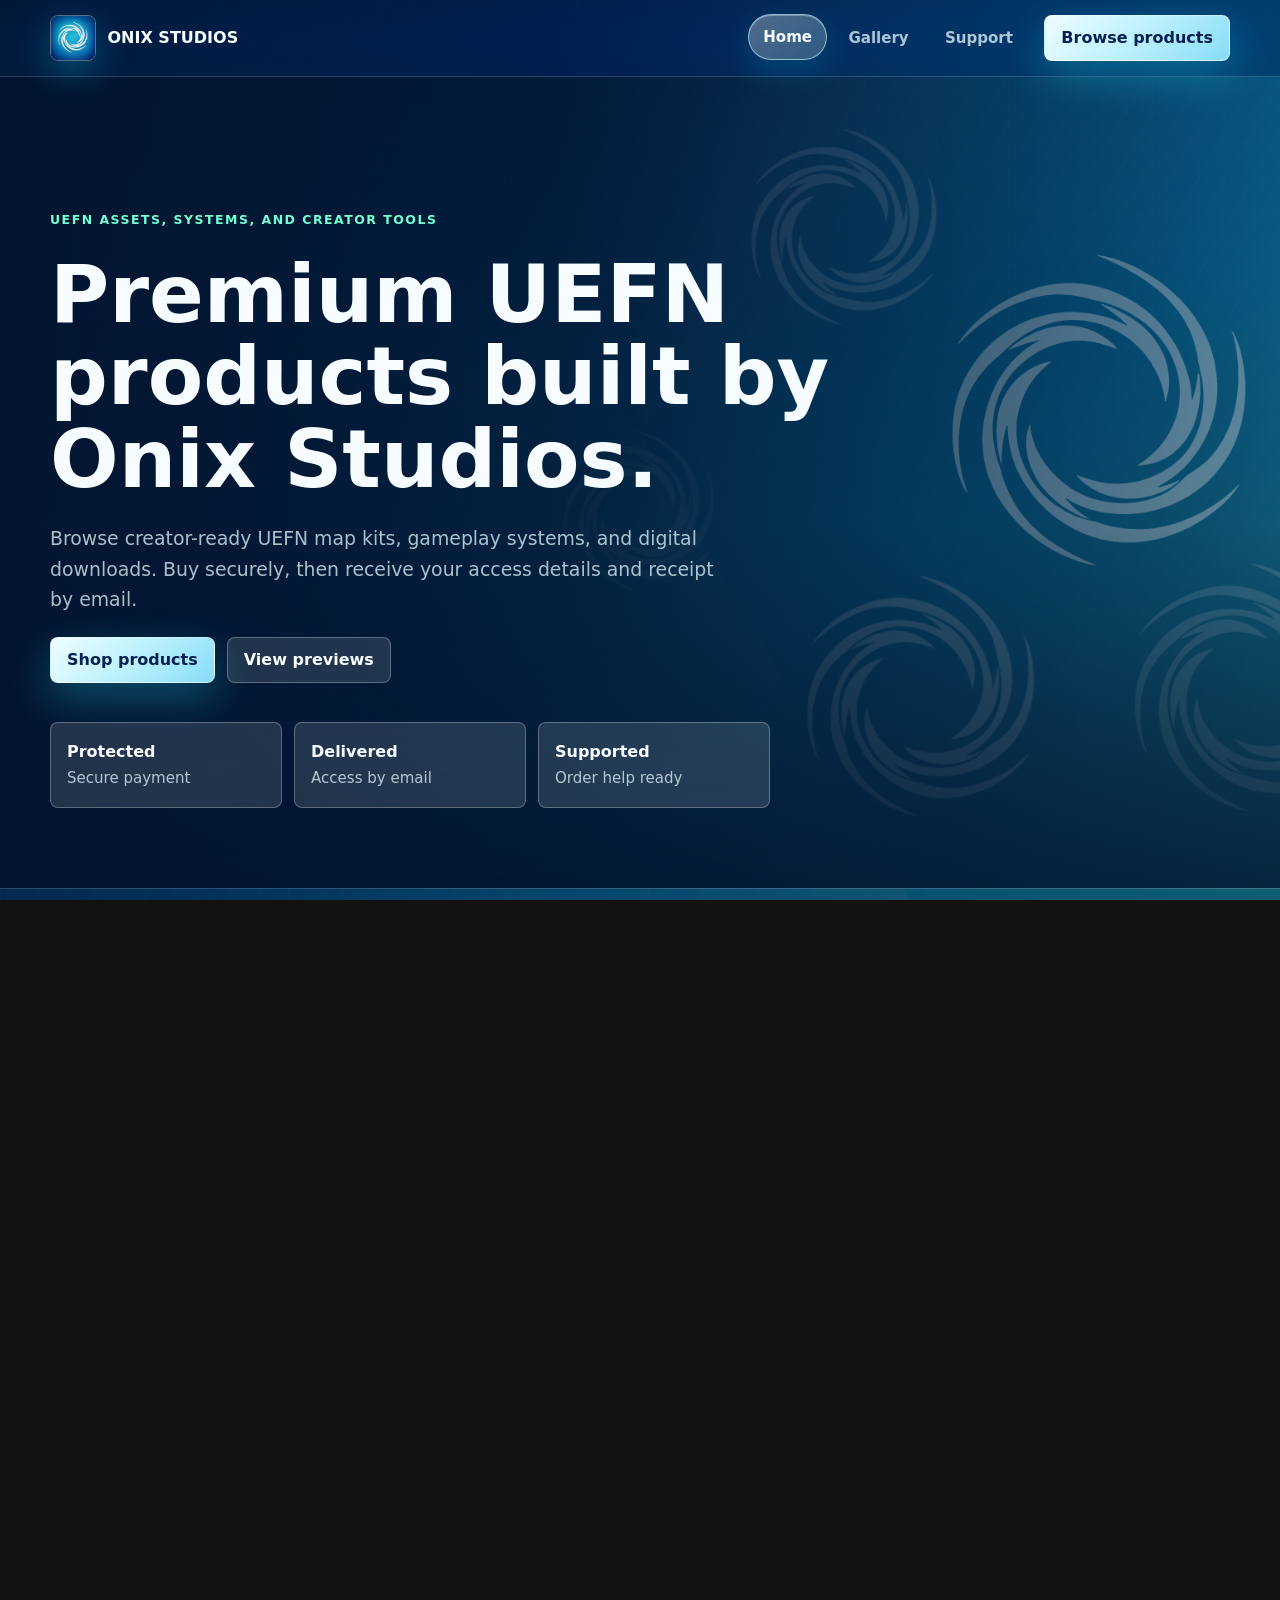
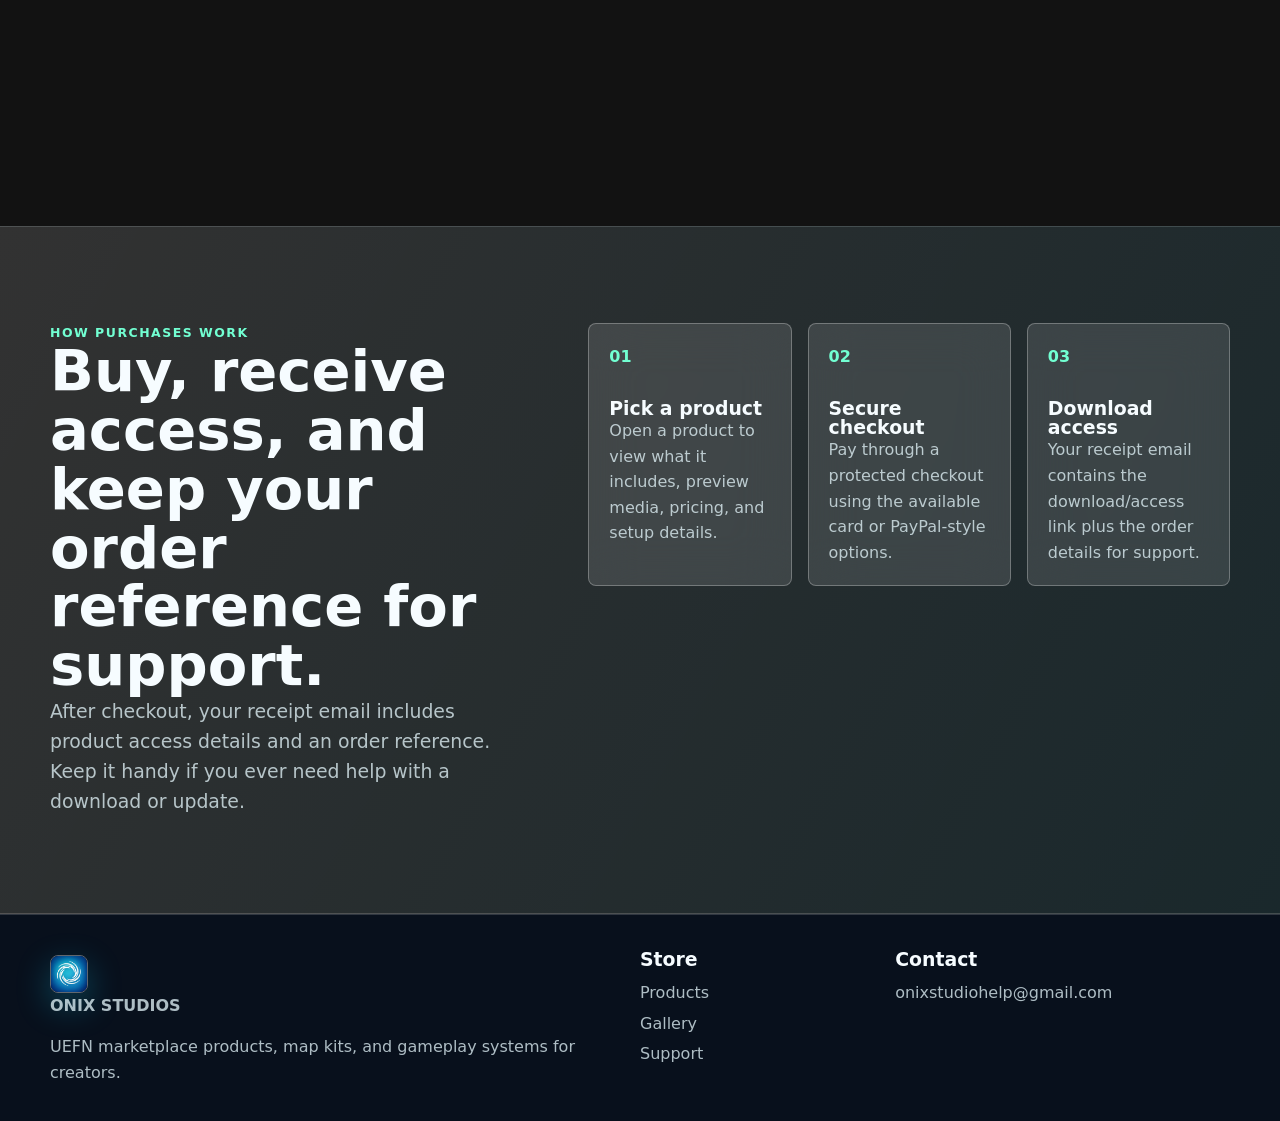
==== commit 43cd32e4: "Show media picture thumbnails" ====
--- a/index.html
+++ b/index.html
@@ -9,8 +9,8 @@
   <meta property="og:description" content="Premium UEFN assets, systems, and map kits from Onix Studios.">
   <meta property="og:type" content="website">
   <meta property="og:image" content="images/logo.png">
-  <link rel="icon" href="images/logo.png">
-  <link rel="stylesheet" href="css/style.css?v=media-viewer-2">
+  <link rel="icon" type="image/png" href="images/onix-logo-alpha.png?v=alpha-1">
+  <link rel="stylesheet" href="css/style.css?v=video-thumb-1">
 </head>
 <body>
   <a class="skip-link" href="#main">Skip to content</a>
@@ -131,8 +131,8 @@
     </div>
   </footer>
 
-  <script src="data/products.js?v=preview-1"></script>
+  <script src="data/products.js?v=video-test-1"></script>
   <script src="data/gallery.js?v=preview-1"></script>
-  <script src="js/script.js?v=media-viewer-2"></script>
+  <script src="js/script.js?v=picture-thumb-1"></script>
 </body>
 </html>
--- a/css/style.css
+++ b/css/style.css
@@ -1277,9 +1277,30 @@
     rgba(3, 20, 47, 0.74);
 }
 
+.media-card__poster {
+  position: absolute;
+  inset: 0;
+  width: 100%;
+  height: 100%;
+  object-fit: cover;
+  object-position: center;
+  filter: saturate(1.08) contrast(1.04);
+  transform: scale(1.02);
+}
+
+.media-card__preview--poster::after {
+  position: absolute;
+  inset: 0;
+  background:
+    linear-gradient(180deg, rgba(2, 18, 43, 0.06), rgba(2, 18, 43, 0.38)),
+    radial-gradient(circle at 50% 50%, transparent 0 34%, rgba(2, 18, 43, 0.24) 70%);
+  content: "";
+}
+
 .media-card__scan {
   position: absolute;
   inset: 0;
+  z-index: 1;
   background: linear-gradient(180deg, transparent, rgba(255, 255, 255, 0.18), transparent);
   transform: translateY(-100%);
   animation: scanLine 3.4s ease-in-out infinite;
@@ -1291,6 +1312,7 @@
   top: 50%;
   width: 0;
   height: 0;
+  z-index: 2;
   border-block: 12px solid transparent;
   border-left: 18px solid rgba(255, 255, 255, 0.9);
   transform: translate(-35%, -50%);
@@ -1532,12 +1554,24 @@
   box-shadow: inset 0 1px 0 rgba(255, 255, 255, 0.26);
 }
 
-.media-lightbox__visual img {
+.media-lightbox__visual img,
+.media-lightbox__visual video {
   width: 100%;
   height: 100%;
   object-fit: cover;
   object-position: center;
   filter: saturate(1.08) contrast(1.04);
+}
+
+.media-lightbox__visual video {
+  position: relative;
+  z-index: 3;
+  background: #020f25;
+}
+
+.media-lightbox__visual:has(video)::after,
+.media-lightbox__visual:has(video) .product-visual__brand-spin {
+  display: none;
 }
 
 .media-lightbox__visual::after {
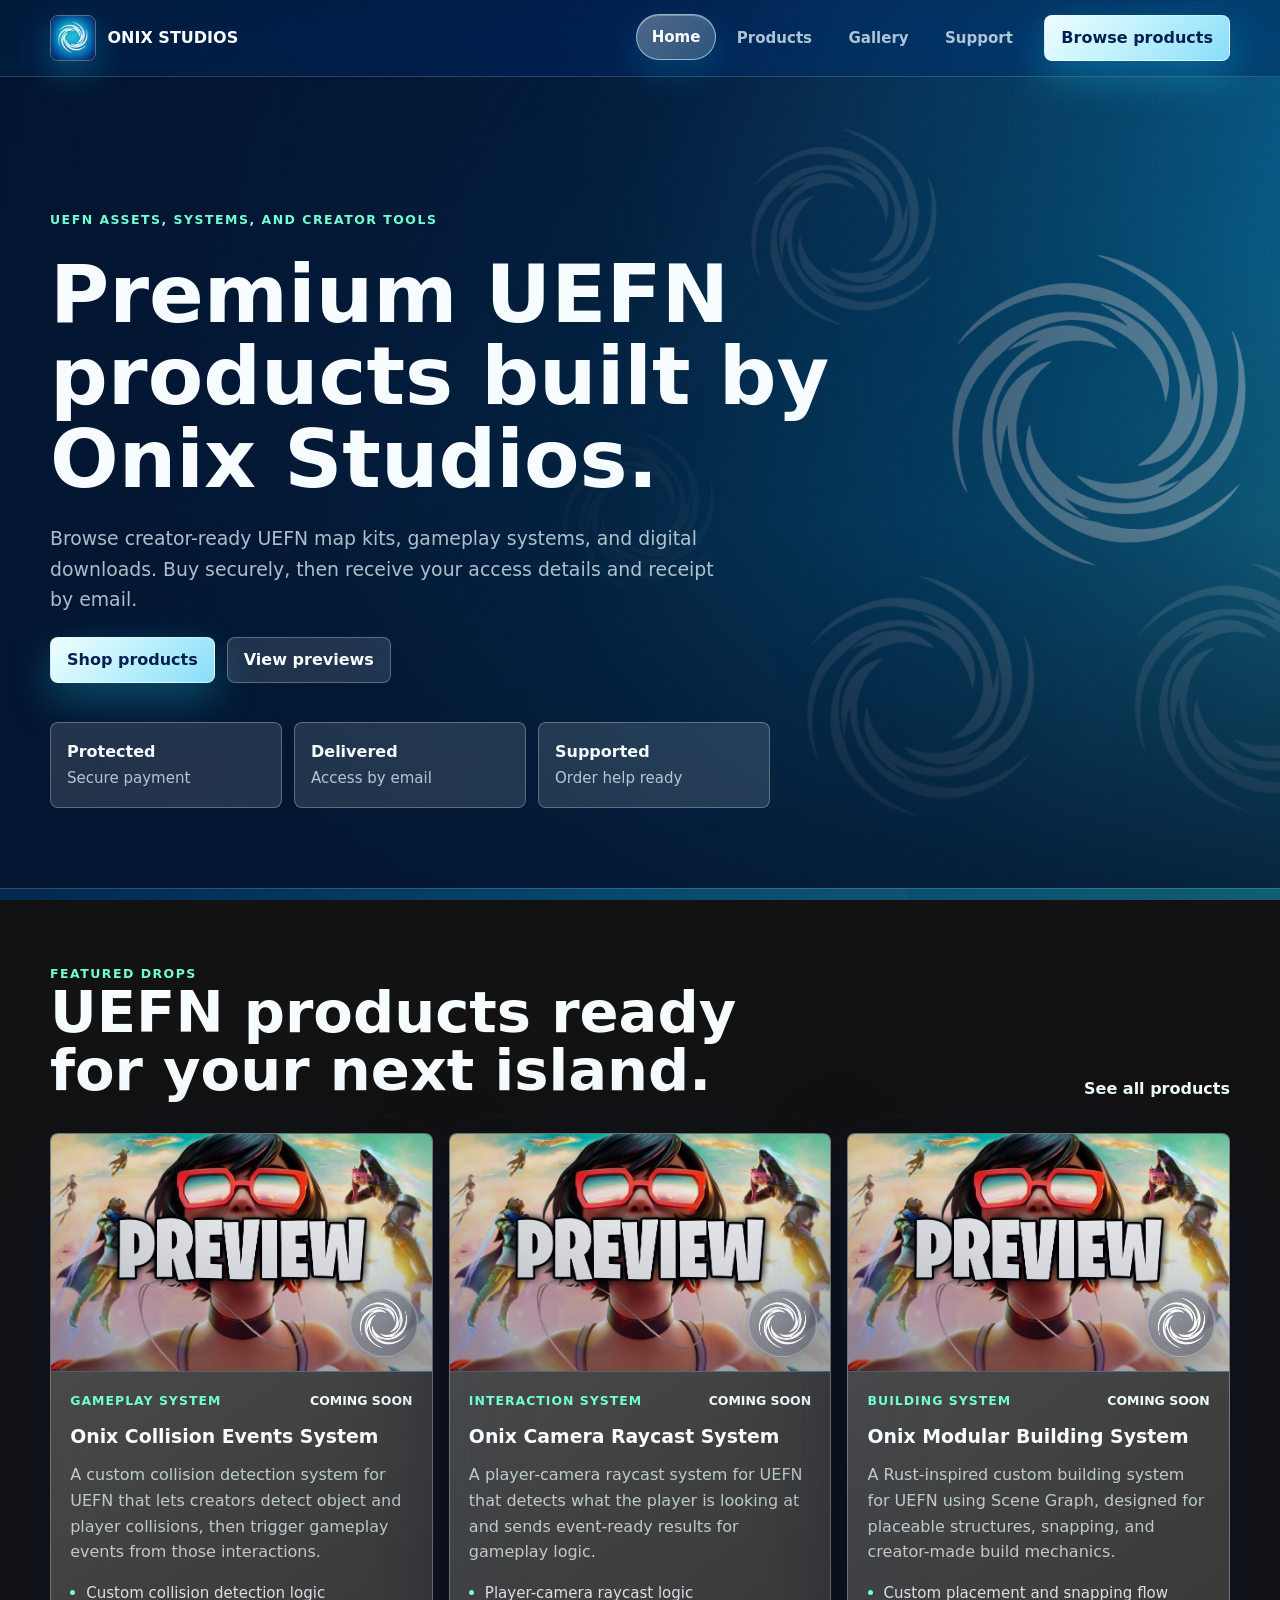
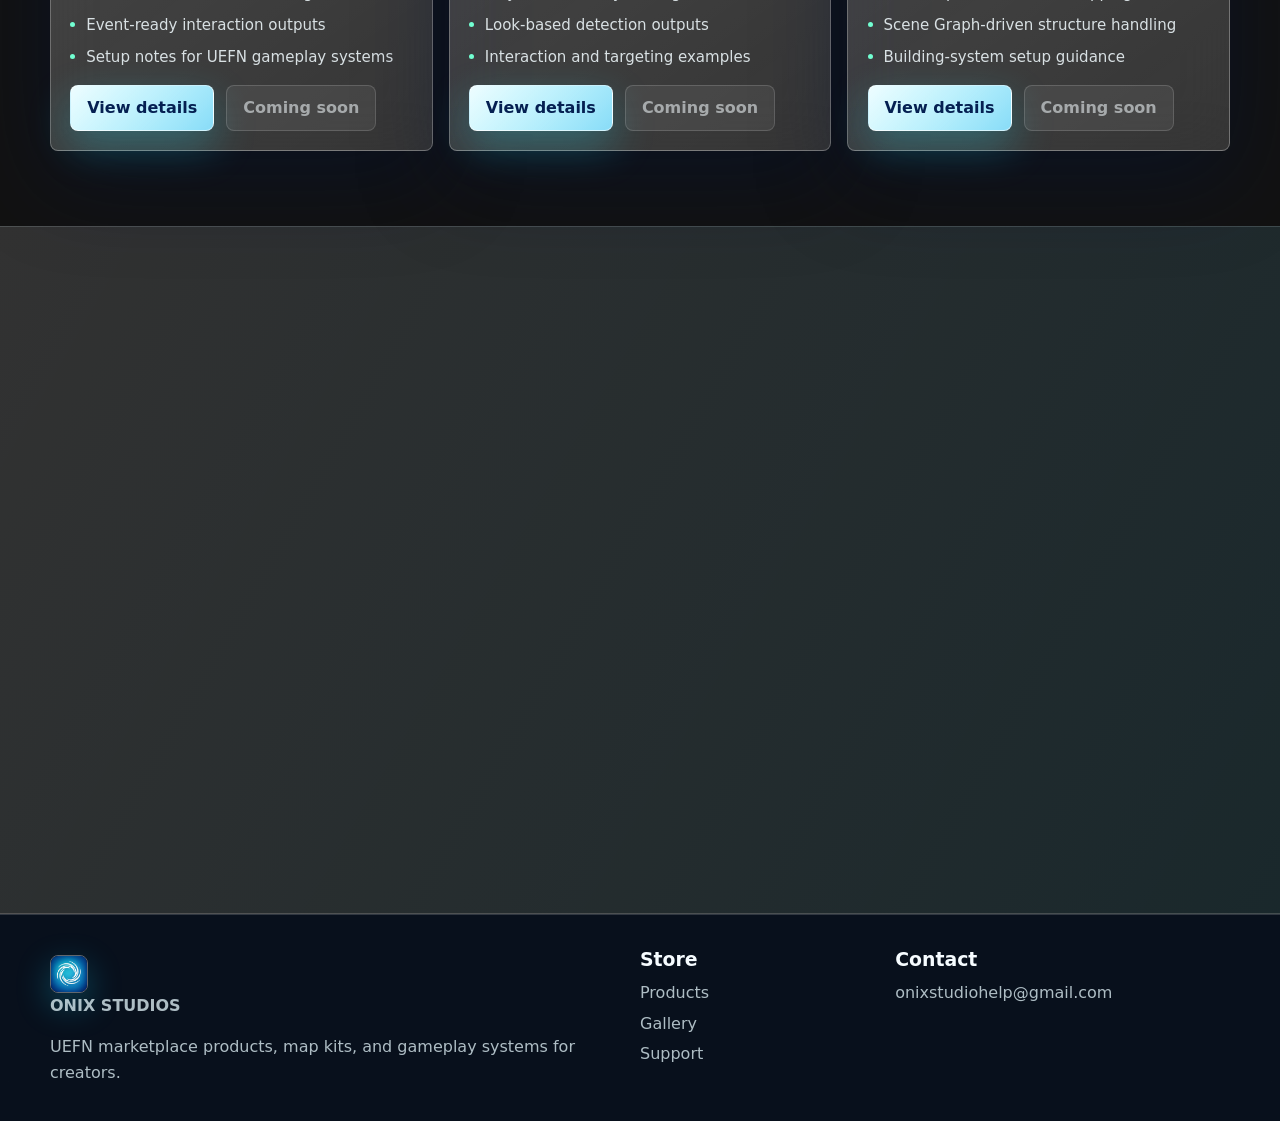
==== commit 9733f3f1: "Polish mobile layout" ====
--- a/index.html
+++ b/index.html
@@ -10,7 +10,7 @@
   <meta property="og:type" content="website">
   <meta property="og:image" content="images/logo.png">
   <link rel="icon" type="image/png" href="images/onix-logo-alpha.png?v=alpha-1">
-  <link rel="stylesheet" href="css/style.css?v=video-thumb-1">
+  <link rel="stylesheet" href="css/style.css?v=mobile-polish-1">
 </head>
 <body>
   <a class="skip-link" href="#main">Skip to content</a>
@@ -26,6 +26,7 @@
       </button>
       <div class="nav-menu" data-nav-menu>
         <a href="index.html" aria-current="page">Home</a>
+        <a href="services.html">Products</a>
         <a href="gallery.html">Gallery</a>
         <a href="contact.html">Support</a>
       </div>
--- a/css/style.css
+++ b/css/style.css
@@ -733,8 +733,7 @@
   padding: 1.2rem;
 }
 
-.product-card > .product-visual,
-.gallery-card > .product-visual {
+.product-card > .product-visual {
   border-radius: calc(var(--radius) - 1px) calc(var(--radius) - 1px) 0 0;
 }
 
@@ -1101,6 +1100,50 @@
   padding: 1rem;
 }
 
+.gallery-card__preview {
+  position: relative;
+  display: block;
+  aspect-ratio: 16 / 10;
+  overflow: hidden;
+  border-radius: calc(var(--radius) - 1px) calc(var(--radius) - 1px) 0 0;
+  background: rgba(3, 20, 47, 0.78);
+}
+
+.gallery-card__preview img {
+  width: 100%;
+  height: 100%;
+  object-fit: cover;
+  object-position: center;
+  filter: saturate(1.08) contrast(1.04);
+  transition: transform 300ms ease, filter 300ms ease;
+}
+
+.gallery-card:hover .gallery-card__preview img,
+.gallery-card:focus-visible .gallery-card__preview img {
+  filter: saturate(1.16) contrast(1.06);
+  transform: scale(1.035);
+}
+
+.gallery-card__preview::after {
+  position: absolute;
+  inset: 0;
+  background:
+    linear-gradient(180deg, rgba(2, 18, 43, 0.03), rgba(2, 18, 43, 0.24)),
+    linear-gradient(90deg, rgba(2, 18, 43, 0.1), transparent 45%);
+  content: "";
+  pointer-events: none;
+}
+
+.gallery-card__preview .product-visual__brand-spin {
+  width: clamp(56px, 13%, 86px);
+}
+
+.gallery-card__preview .play-icon {
+  z-index: 6;
+  border-block-width: 18px;
+  border-left-width: 27px;
+}
+
 .gallery-card__meta span {
   color: var(--mint);
   font-size: 0.76rem;
@@ -1720,11 +1763,15 @@
 
 @media (max-width: 980px) {
   .site-nav {
+    position: relative;
     min-height: 68px;
   }
 
   .nav-toggle {
-    display: block;
+    display: grid;
+    flex: 0 0 44px;
+    margin-left: auto;
+    place-content: center;
   }
 
   .nav-menu {
@@ -1734,9 +1781,12 @@
     grid-template-columns: 1fr;
     gap: 0.4rem;
     border-bottom: 1px solid var(--line-soft);
-    background: rgba(2, 22, 54, 0.88);
+    background:
+      linear-gradient(180deg, rgba(5, 34, 76, 0.92), rgba(2, 16, 42, 0.82)),
+      rgba(2, 18, 43, 0.94);
+    box-shadow: 0 24px 70px rgba(0, 10, 28, 0.42), inset 0 1px 0 rgba(255, 255, 255, 0.12);
     padding: 1rem;
-    backdrop-filter: blur(30px);
+    backdrop-filter: blur(44px) saturate(1.55);
   }
 
   .nav-menu.is-open {
@@ -1834,7 +1884,17 @@
   }
 
   .brand span {
-    font-size: 0.9rem;
+    font-size: 0.82rem;
+  }
+
+  .brand {
+    gap: 0.55rem;
+    max-width: calc(100% - 56px);
+  }
+
+  .brand img {
+    width: 42px;
+    height: 42px;
   }
 
   .hero {
@@ -1882,7 +1942,10 @@
   }
 
   h1 {
-    font-size: 3rem;
+    max-width: 100%;
+    font-size: clamp(2.08rem, 9.6vw, 2.42rem);
+    line-height: 1.05;
+    overflow-wrap: break-word;
   }
 
   h2 {
@@ -1892,11 +1955,16 @@
   .hero__lead,
   .page-hero__lead,
   .section__lead {
-    font-size: 1.04rem;
+    font-size: 0.98rem;
   }
 
   .section {
     padding: 4rem 0;
+  }
+
+  .section--tight {
+    padding-top: 2.8rem;
+    padding-bottom: 3.2rem;
   }
 
   .hero-stats,
@@ -1917,6 +1985,15 @@
     width: 100%;
   }
 
+  .cta-row {
+    gap: 0.55rem;
+  }
+
+  .page-hero .button {
+    min-height: 40px;
+    padding: 0.62rem 0.9rem;
+  }
+
   .product-card__topline {
     align-items: start;
     flex-direction: column;
@@ -1936,7 +2013,95 @@
   }
 
   .page-hero__inner {
-    padding-top: 6.6rem;
+    gap: 0.72rem;
+    padding: 3.25rem 0 2.35rem;
+  }
+
+  .page-hero__lead {
+    max-width: 32rem;
+    line-height: 1.42;
+  }
+
+  .gallery-grid {
+    gap: 1rem;
+  }
+
+  .gallery-card {
+    overflow: hidden;
+  }
+
+  .gallery-card__preview {
+    aspect-ratio: 16 / 11;
+  }
+
+  .gallery-card__meta {
+    padding: 0.9rem;
+  }
+
+  .gallery-card__meta strong {
+    font-size: 1rem;
+  }
+
+  .gallery-card__meta em {
+    font-size: 0.86rem;
+  }
+
+  .site-footer__inner {
+    grid-template-columns: 1fr;
+    gap: 0.85rem;
+    padding: 1rem 0;
+  }
+
+  .site-footer__inner > div:first-child {
+    display: grid;
+    gap: 0.45rem;
+    align-items: start;
+  }
+
+  .site-footer__inner > div:first-child p {
+    font-size: 0.82rem;
+    line-height: 1.35;
+  }
+
+  .site-footer .brand--footer {
+    max-width: none;
+    width: max-content;
+  }
+
+  .site-footer .brand--footer span {
+    white-space: nowrap;
+  }
+
+  .site-footer__inner > div:not(:first-child) {
+    display: flex;
+    flex-wrap: wrap;
+    gap: 0.35rem 0.8rem;
+    align-items: center;
+  }
+
+  .site-footer h3 {
+    flex-basis: 100%;
+    margin-bottom: 0;
+    font-size: 0.95rem;
+  }
+
+  .site-footer a,
+  .site-footer p {
+    font-size: 0.86rem;
+  }
+
+  .site-footer a {
+    display: inline-flex;
+    margin-top: 0;
+  }
+
+  .brand--footer {
+    margin-bottom: 0;
+  }
+
+  .brand--footer img {
+    width: 34px;
+    height: 34px;
   }
 
   .product-modal {
@@ -1949,6 +2114,34 @@
 
   .product-visual--detail {
     min-height: 260px;
+  }
+}
+
+@media (hover: none) and (pointer: coarse) {
+  .product-card::before,
+  .gallery-card::before {
+    opacity: 0.78;
+    animation: edgeRingTravel 3.9s cubic-bezier(0.45, 0, 0.2, 1) infinite;
+  }
+
+  .product-card::after,
+  .gallery-card::after {
+    opacity: 0.72;
+    animation: edgeRingTravel 3.9s cubic-bezier(0.45, 0, 0.2, 1) infinite;
+  }
+
+  .product-card:nth-child(2n)::before,
+  .product-card:nth-child(2n)::after,
+  .gallery-card:nth-child(2n)::before,
+  .gallery-card:nth-child(2n)::after {
+    animation-delay: -1.3s;
+  }
+
+  .product-card:nth-child(3n)::before,
+  .product-card:nth-child(3n)::after,
+  .gallery-card:nth-child(3n)::before,
+  .gallery-card:nth-child(3n)::after {
+    animation-delay: -2.4s;
   }
 }
 
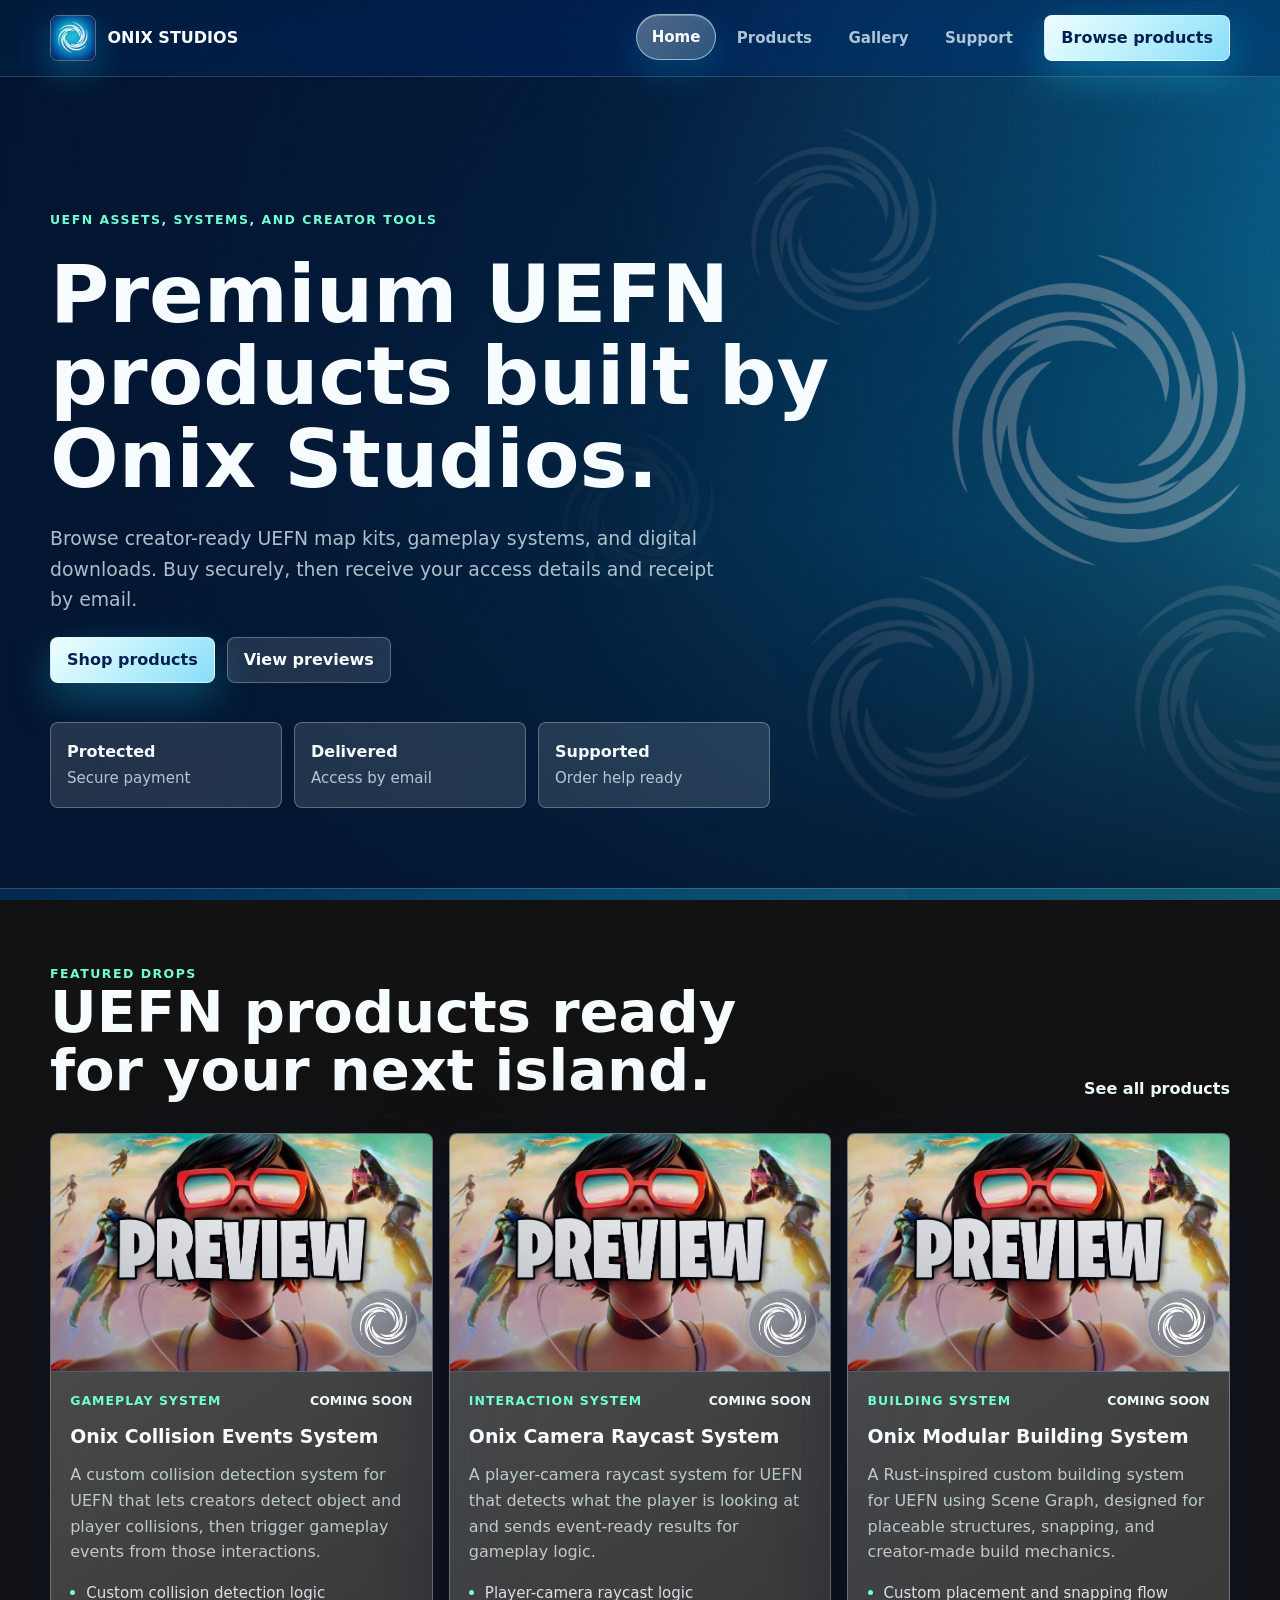
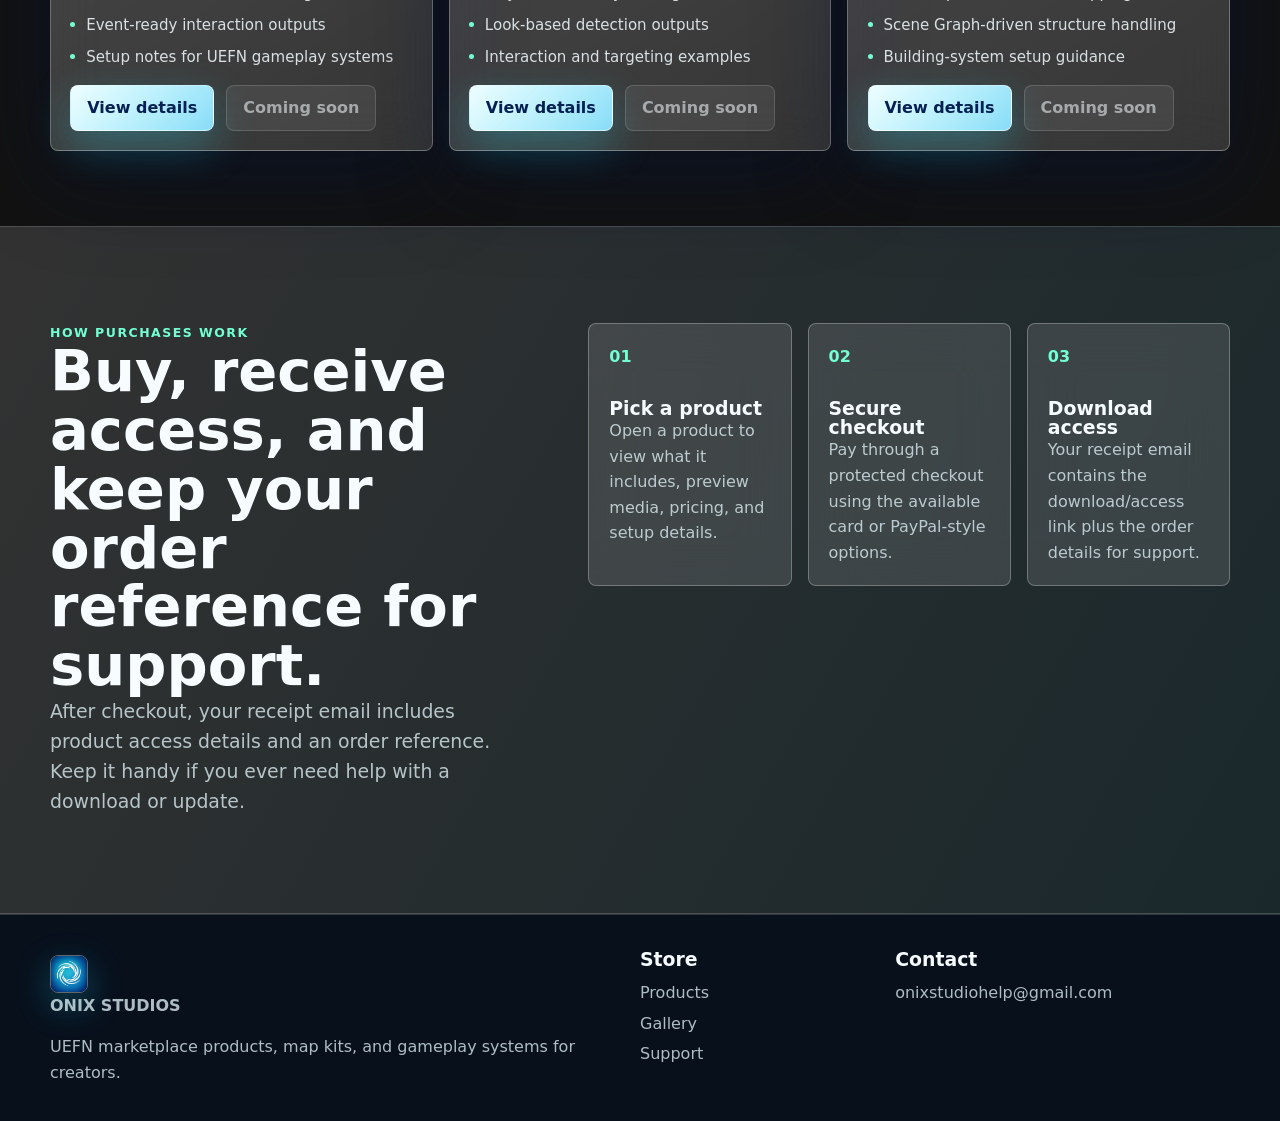
==== commit 70dc3477: "Add mobile side breathing room" ====
--- a/index.html
+++ b/index.html
@@ -10,7 +10,7 @@
   <meta property="og:type" content="website">
   <meta property="og:image" content="images/logo.png">
   <link rel="icon" type="image/png" href="images/onix-logo-alpha.png?v=alpha-1">
-  <link rel="stylesheet" href="css/style.css?v=mobile-polish-1">
+  <link rel="stylesheet" href="css/style.css?v=mobile-polish-2">
 </head>
 <body>
   <a class="skip-link" href="#main">Skip to content</a>
--- a/css/style.css
+++ b/css/style.css
@@ -1880,7 +1880,7 @@
   .hero__inner,
   .page-hero__inner,
   .site-footer__inner {
-    width: min(100% - 1rem, var(--max));
+    width: min(100% - 1.75rem, var(--max));
   }
 
   .brand span {
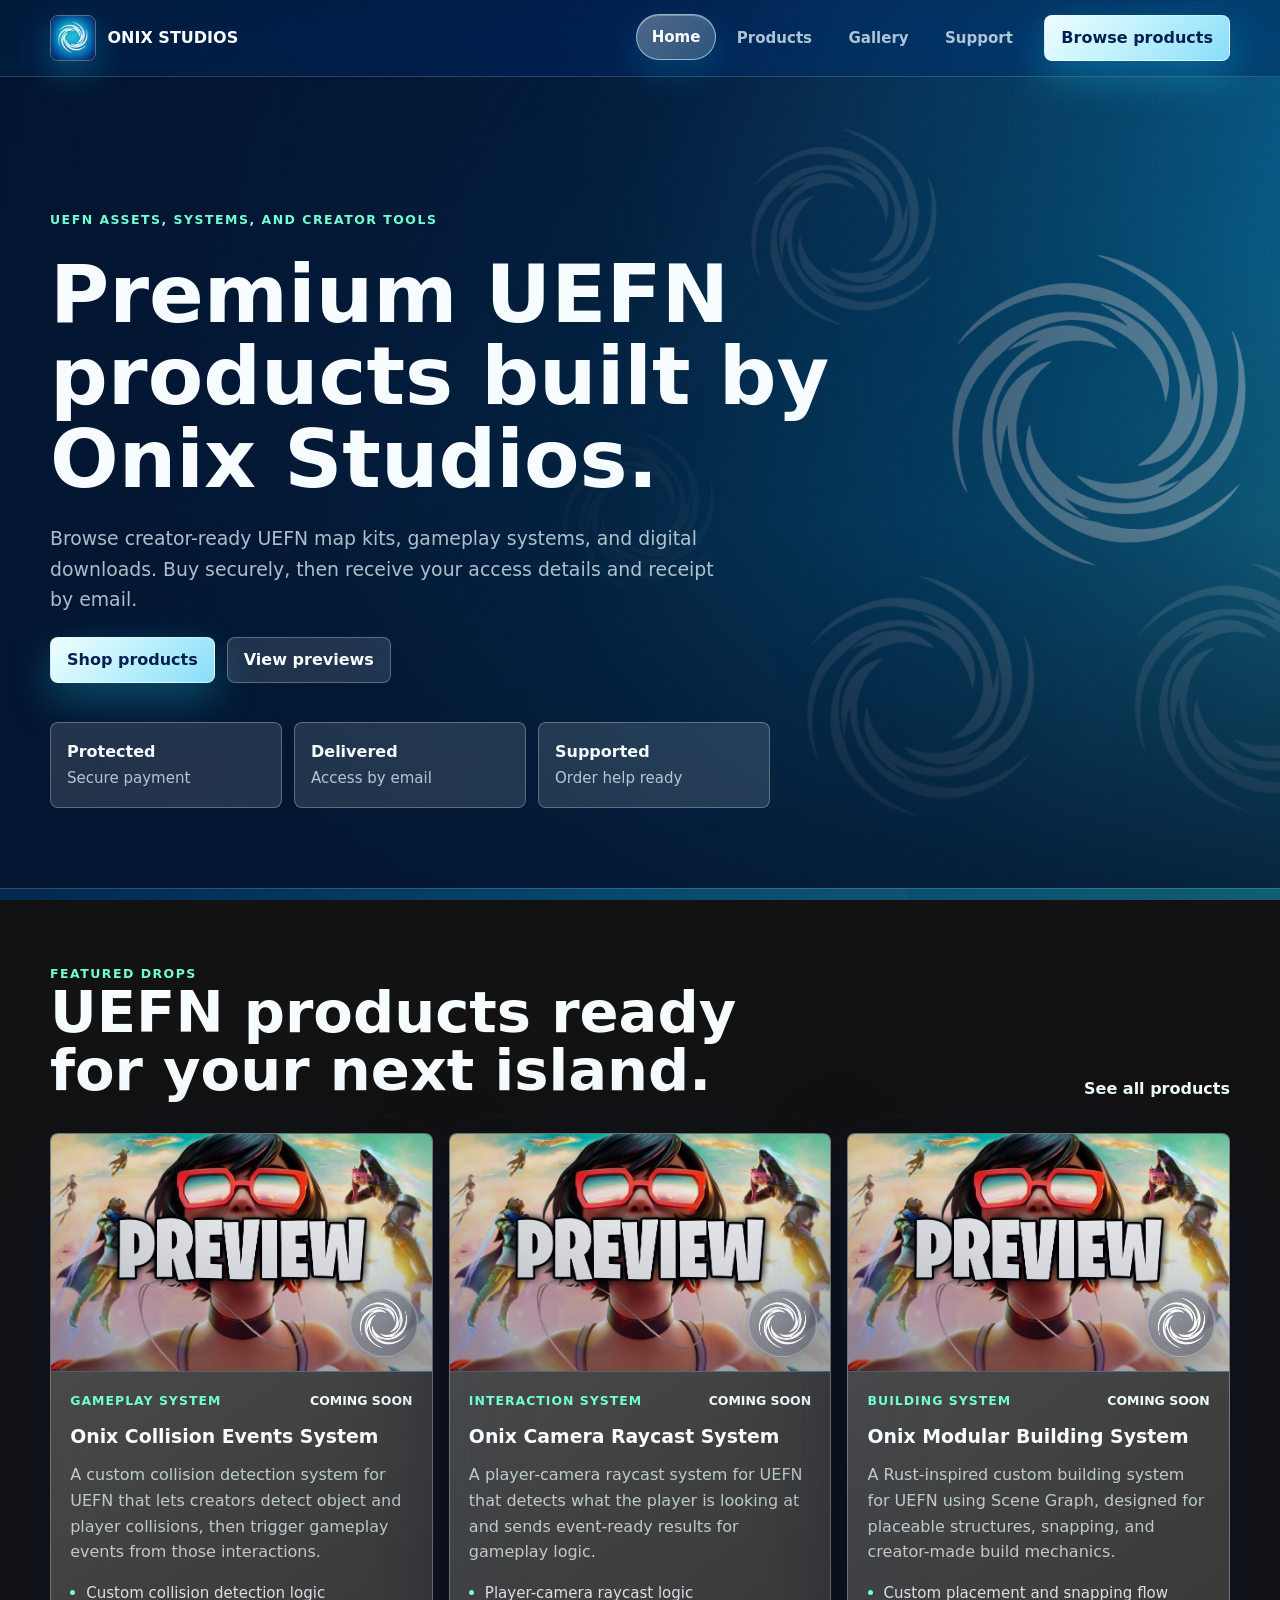
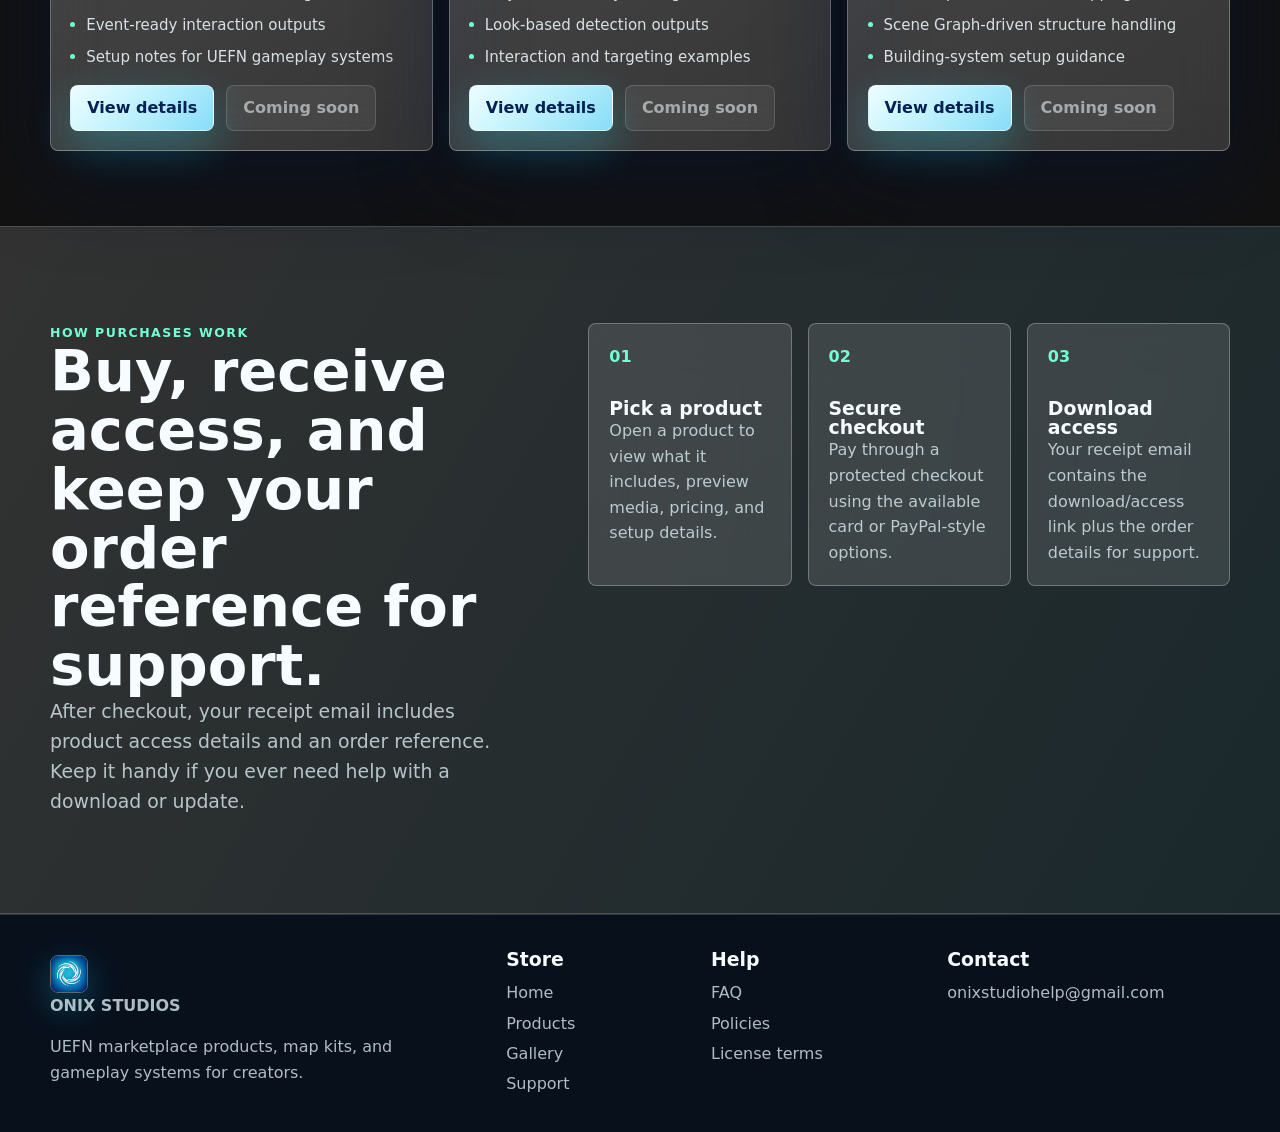
==== commit b8c6f4df: "Add launch support pages" ====
--- a/index.html
+++ b/index.html
@@ -3,14 +3,63 @@
 <head>
   <meta charset="utf-8">
   <meta name="viewport" content="width=device-width, initial-scale=1">
-  <title>Onix Studios | UEFN Marketplace Assets and Systems</title>
-  <meta name="description" content="Onix Studios creates premium UEFN marketplace products, gameplay systems, map kits, and creator-ready digital downloads.">
-  <meta property="og:title" content="Onix Studios UEFN Marketplace">
-  <meta property="og:description" content="Premium UEFN assets, systems, and map kits from Onix Studios.">
+  <title>Onix Studios | UEFN Assets, Verse Systems, Materials, and Creator Tools</title>
+  <meta name="description" content="Onix Studios builds premium UEFN assets, Verse-ready gameplay systems, Fortnite Creative tools, map kits, custom collision logic, raycast systems, materials, and digital downloads for creators.">
+  <meta name="keywords" content="UEFN assets, UEFN marketplace, Unreal Editor for Fortnite, Verse systems, Fortnite Creative, Fortnite game development, UEFN materials, UEFN map kits, gameplay systems, creator tools, digital downloads, custom collision detection, raycast system, Scene Graph building system">
+  <meta name="robots" content="index, follow, max-image-preview:large">
+  <meta name="author" content="Onix Studios">
+  <meta name="theme-color" content="#063b7c">
+  <link rel="canonical" href="https://onixstudiosdev.com/">
+  <meta property="og:site_name" content="Onix Studios">
+  <meta property="og:locale" content="en_GB">
+  <meta property="og:title" content="Onix Studios | UEFN Assets and Creator Tools">
+  <meta property="og:description" content="Premium UEFN assets, Verse-ready gameplay systems, Fortnite Creative tools, map kits, materials, and digital downloads from Onix Studios.">
   <meta property="og:type" content="website">
-  <meta property="og:image" content="images/logo.png">
+  <meta property="og:url" content="https://onixstudiosdev.com/">
+  <meta property="og:image" content="https://onixstudiosdev.com/images/website-preview.png">
+  <meta property="og:image:alt" content="Onix Studios UEFN product preview">
+  <meta name="twitter:card" content="summary_large_image">
+  <meta name="twitter:title" content="Onix Studios | UEFN Assets and Creator Tools">
+  <meta name="twitter:description" content="UEFN marketplace products, Verse-ready gameplay systems, materials, map kits, and creator tools for Fortnite Creative developers.">
+  <meta name="twitter:image" content="https://onixstudiosdev.com/images/website-preview.png">
   <link rel="icon" type="image/png" href="images/onix-logo-alpha.png?v=alpha-1">
-  <link rel="stylesheet" href="css/style.css?v=mobile-polish-2">
+  <link rel="apple-touch-icon" href="images/onix-logo-alpha.png?v=alpha-1">
+  <link rel="manifest" href="site.webmanifest">
+  <link rel="stylesheet" href="css/style.css?v=launch-support-1">
+  <script type="application/ld+json">
+  {
+    "@context": "https://schema.org",
+    "@graph": [
+      {
+        "@type": "Organization",
+        "@id": "https://onixstudiosdev.com/#organization",
+        "name": "Onix Studios",
+        "url": "https://onixstudiosdev.com/",
+        "logo": "https://onixstudiosdev.com/images/onix-logo-alpha.png",
+        "email": "onixstudiohelp@gmail.com",
+        "description": "Onix Studios builds UEFN assets, Verse-ready gameplay systems, Fortnite Creative tools, map kits, material packs, and digital downloads for creators."
+      },
+      {
+        "@type": "WebSite",
+        "@id": "https://onixstudiosdev.com/#website",
+        "url": "https://onixstudiosdev.com/",
+        "name": "Onix Studios UEFN Marketplace",
+        "publisher": { "@id": "https://onixstudiosdev.com/#organization" },
+        "inLanguage": "en-GB",
+        "keywords": "UEFN, Unreal Editor for Fortnite, Verse, Fortnite Creative, game development, UEFN materials, map kits, gameplay systems, creator tools"
+      },
+      {
+        "@type": "WebPage",
+        "@id": "https://onixstudiosdev.com/#webpage",
+        "url": "https://onixstudiosdev.com/",
+        "name": "Onix Studios | UEFN Assets, Verse Systems, Materials, and Creator Tools",
+        "isPartOf": { "@id": "https://onixstudiosdev.com/#website" },
+        "about": { "@id": "https://onixstudiosdev.com/#organization" },
+        "description": "Premium UEFN products, Verse-ready gameplay systems, Fortnite Creative tools, custom collision logic, raycast systems, Scene Graph building systems, material packs, and digital downloads."
+      }
+    ]
+  }
+  </script>
 </head>
 <body>
   <a class="skip-link" href="#main">Skip to content</a>
@@ -121,9 +170,16 @@
       </div>
       <div>
         <h3>Store</h3>
+        <a href="index.html">Home</a>
         <a href="services.html">Products</a>
         <a href="gallery.html">Gallery</a>
         <a href="contact.html">Support</a>
+      </div>
+      <div>
+        <h3>Help</h3>
+        <a href="faq.html">FAQ</a>
+        <a href="policies.html">Policies</a>
+        <a href="policies.html#license">License terms</a>
       </div>
       <div>
         <h3>Contact</h3>
--- a/css/style.css
+++ b/css/style.css
@@ -1059,6 +1059,46 @@
   grid-template-columns: repeat(2, minmax(0, 1fr));
 }
 
+.compact-help {
+  display: grid;
+  grid-template-columns: minmax(0, 1fr) auto;
+  gap: 1.4rem;
+  align-items: end;
+}
+
+.seo-content__inner {
+  display: grid;
+  grid-template-columns: minmax(0, 1.1fr) minmax(260px, 0.9fr);
+  gap: 2rem;
+  align-items: start;
+}
+
+.seo-content h2 {
+  max-width: 780px;
+}
+
+.seo-tags {
+  display: flex;
+  flex-wrap: wrap;
+  gap: 0.55rem;
+  margin: 0;
+  padding: 0;
+  list-style: none;
+}
+
+.seo-tags li {
+  border: 1px solid rgba(190, 247, 255, 0.34);
+  border-radius: 999px;
+  background:
+    linear-gradient(135deg, rgba(255, 255, 255, 0.18), rgba(110, 230, 255, 0.09)),
+    rgba(255, 255, 255, 0.08);
+  padding: 0.42rem 0.7rem;
+  color: rgba(239, 252, 255, 0.88);
+  font-size: 0.88rem;
+  font-weight: 800;
+  box-shadow: inset 0 1px 0 rgba(255, 255, 255, 0.22);
+}
+
 .gallery-grid {
   display: grid;
   gap: 1rem;
@@ -1251,6 +1291,85 @@
   backdrop-filter: blur(26px);
 }
 
+.info-grid {
+  display: grid;
+  grid-template-columns: repeat(2, minmax(0, 1fr));
+  gap: 1rem;
+}
+
+.info-card,
+.policy-card,
+.faq-item,
+.not-found-card {
+  border: 1px solid var(--line);
+  border-radius: var(--radius);
+  background:
+    linear-gradient(135deg, rgba(255, 255, 255, 0.16), rgba(255, 255, 255, 0.07)),
+    rgba(255, 255, 255, 0.08);
+  box-shadow: inset 0 1px 0 rgba(255, 255, 255, 0.22);
+  backdrop-filter: blur(24px);
+}
+
+.info-card,
+.policy-card,
+.faq-item {
+  display: grid;
+  gap: 0.65rem;
+  padding: 1.2rem;
+}
+
+.info-card p,
+.policy-card p,
+.faq-item p,
+.policy-card li,
+.not-found-card p {
+  color: var(--muted);
+}
+
+.policy-layout {
+  display: grid;
+  gap: 1rem;
+}
+
+.policy-card {
+  scroll-margin-top: 96px;
+}
+
+.policy-card ul {
+  display: grid;
+  gap: 0.45rem;
+  margin: 0;
+  padding-left: 1.2rem;
+}
+
+.faq-list {
+  display: grid;
+  gap: 1rem;
+}
+
+.faq-item h2 {
+  font-size: 1.35rem;
+}
+
+.not-found {
+  min-height: calc(100dvh - 76px);
+  display: grid;
+  align-items: center;
+  padding: 5rem 0;
+}
+
+.not-found-card {
+  display: grid;
+  gap: 1.2rem;
+  width: min(100% - 2rem, 860px);
+  margin: 0 auto;
+  padding: clamp(1.4rem, 4vw, 2.6rem);
+}
+
+.not-found-card h1 {
+  font-size: clamp(2.45rem, 8vw, 4.8rem);
+}
+
 .site-footer {
   border-top: 1px solid var(--line-soft);
   background: rgba(2, 16, 39, 0.56);
@@ -1259,7 +1378,7 @@
 
 .site-footer__inner {
   display: grid;
-  grid-template-columns: 1.5fr 0.6fr 0.9fr;
+  grid-template-columns: 1.35fr 0.55fr 0.65fr 0.9fr;
   gap: 2rem;
   width: min(100% - 2rem, var(--max));
   margin: 0 auto;
@@ -1842,6 +1961,8 @@
   .section__header,
   .split,
   .contact-layout,
+  .compact-help,
+  .seo-content__inner,
   .product-modal__hero {
     grid-template-columns: 1fr;
   }
@@ -1868,6 +1989,7 @@
   .process-list,
   .gallery-grid--home,
   .gallery-grid--large,
+  .info-grid,
   .site-footer__inner,
   .product-modal__content {
     grid-template-columns: 1fr 1fr;
@@ -1974,7 +2096,9 @@
   .feature-grid,
   .gallery-grid--home,
   .gallery-grid--large,
+  .info-grid,
   .form-grid,
+  .seo-content__inner,
   .site-footer__inner,
   .product-modal__content,
   .media-card {
